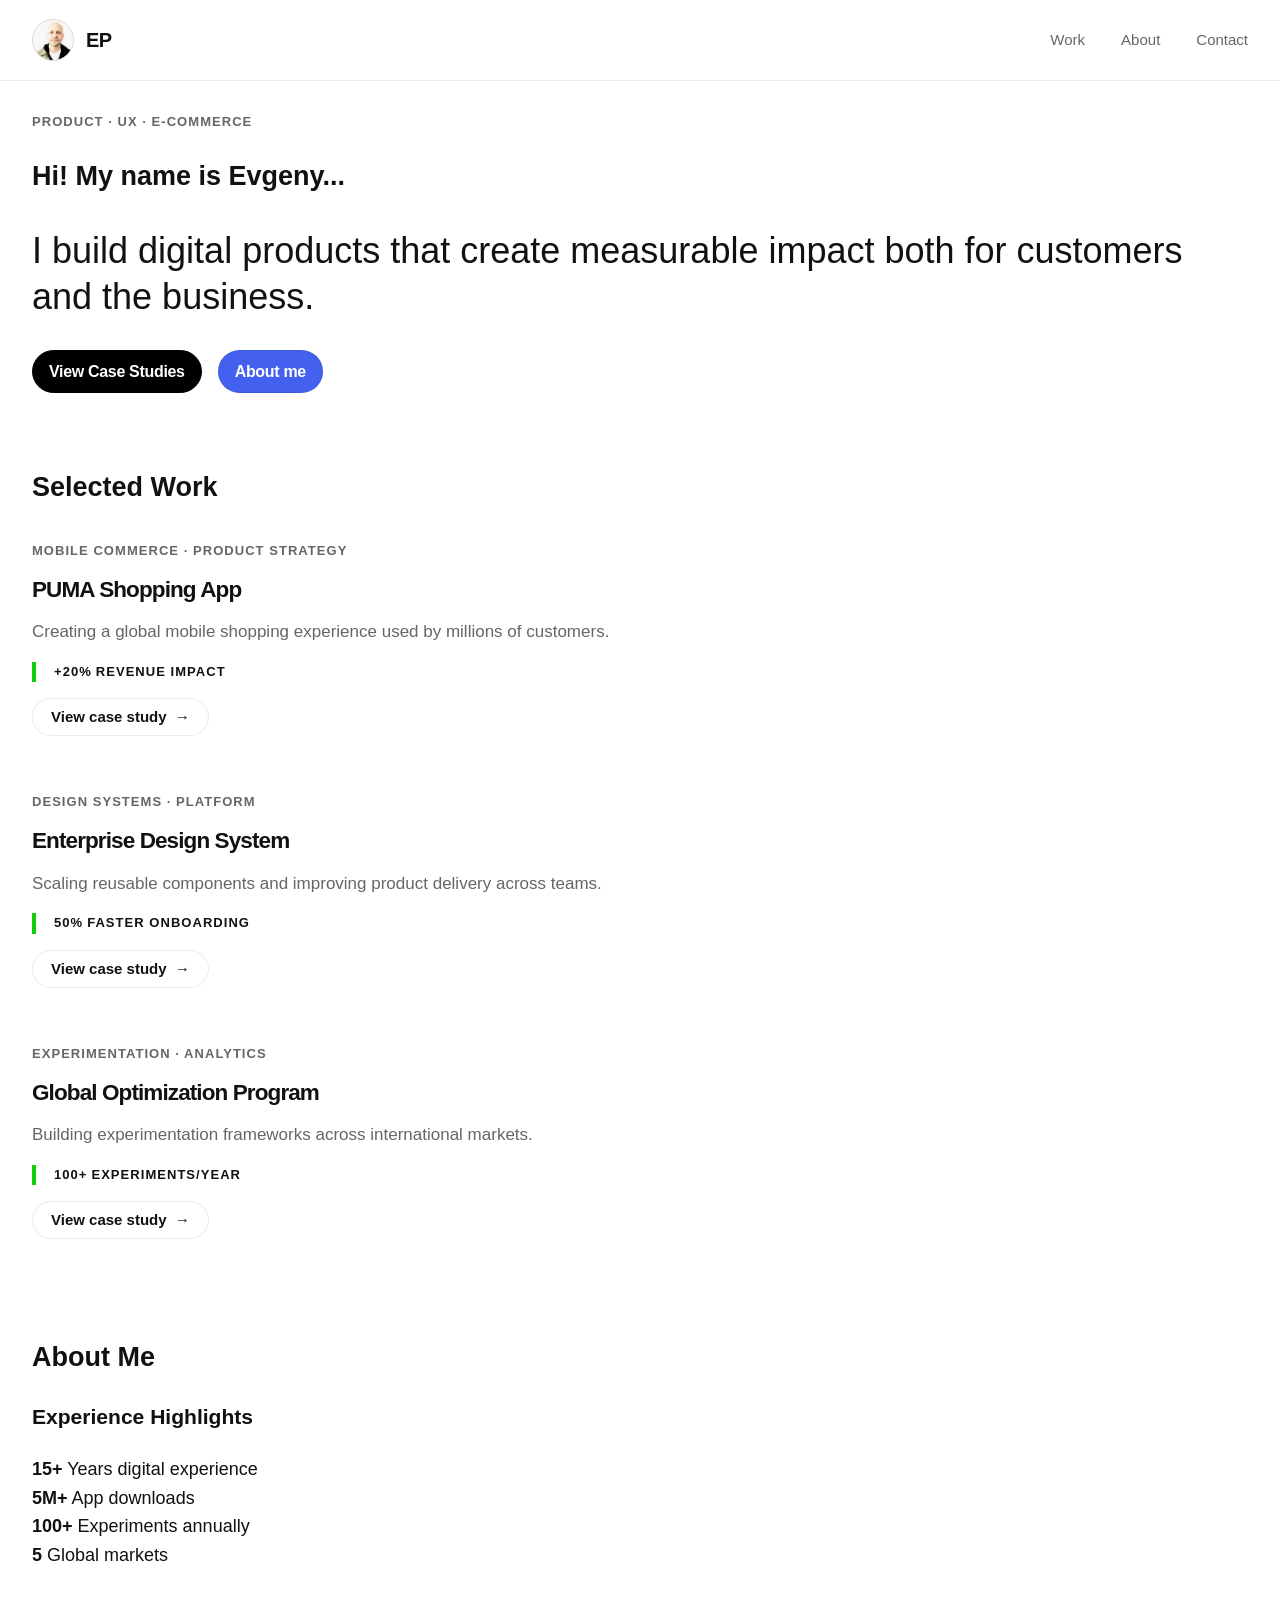
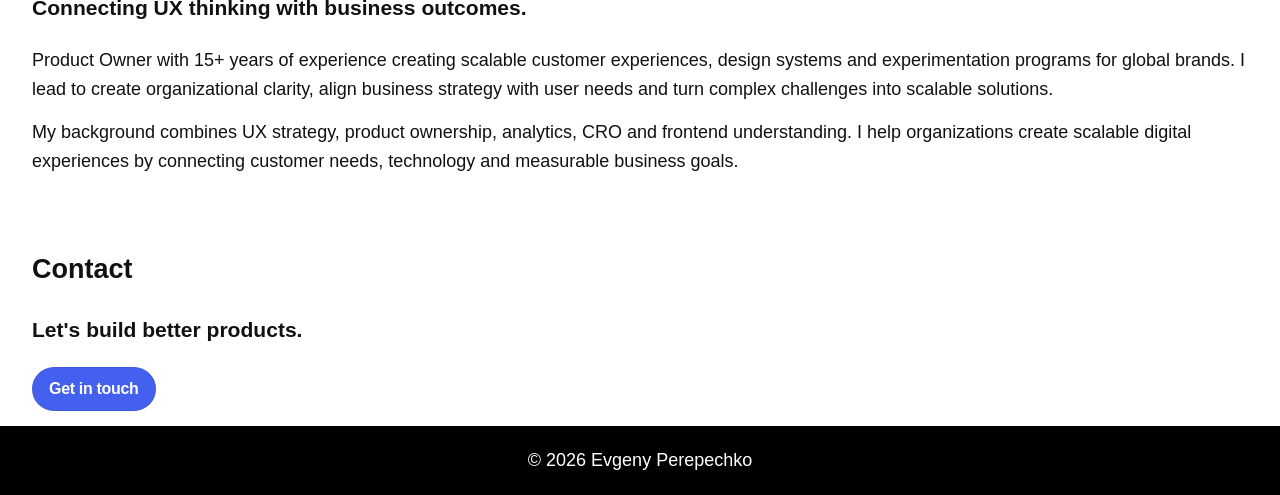
==== index.html @ c2598750 "Update index.html" ====
<!DOCTYPE html>
<html lang="en">
<head>
  <meta charset="UTF-8">
  <meta name="viewport" content="width=device-width, initial-scale=1.0">
  <title>Evgeny Perepechko — Product & UX Portfolio</title>
  <meta name="description" content="Product Owner and UX Leader portfolio. Digital products, design systems, e-commerce optimization and experimentation.">
  <link rel="stylesheet" href="style.css">
</head>

<body>
  <!-- ========================= HEADER ========================= -->
  <header class="site-header">
    <div class="container header-inner">
      <a href="/" class="logo">
    <div class="logo-avatar">
        <img src="assets/images/avatar.png" alt="Logo">
    </div>
    <span class="logo-text">EP</span>
    </a>
      <nav class="navigation">
        <a href="#work">Work</a>
        <a href="#about">About</a>
        <a href="#contact">Contact</a>
        <!-- <a href="https://eupere.github.io/case-study.html">Case</a> -->
      </nav>
    </div>
  </header>

  <main>
    <!-- ========================= HERO ========================= -->
    <section id="hero" class="hero">
      <div class="container">
        <p class="project-category eyebrow">Product · UX · E-commerce</p>
            <h2>Hi! My name is Evgeny...</h2>
        <h1>I build digital products that create measurable impact both for customers and the business.</h1>
        <div class="hero-actions">
          <a href="https://eupere.github.io/case-study-template.html" class="button button-primary">View Case Studies</a>
           <a href="#about" class="button button-secondary">About me</a>
        </div>
      </div>
    </section>
    <hr style="margin-top: 3rem; visibility: hidden;"/>

    <!-- ========================= SELECTED WORK ========================= -->

    <section id="work" class="section">
      <div class="container">
        <h2>Selected Work</h2>
        <div class="projects-grid">
          <!-- Project 1 -->
          <article class="project-card">
            <div class="project-image">
                <!--image placeholder-->
            </div>
            <div class="project-content">
              <p class="project-category">Mobile Commerce · Product Strategy</p>
              <h3>PUMA Shopping App</h3>
              <p class="project-text">Creating a global mobile shopping experience used by millions of customers.</p>
              <div class="project-result">
                <span>+20%</span> Revenue impact
              </div>
              <a href="case-study.html" class="project-link">View case study</a>
            </div>
          </article>

          <!-- Project 2 -->
          <article class="project-card">
           <div class="project-image">
                <!--image placeholder-->
            </div>
            <div class="project-content">
             <p class="project-category">Design Systems · Platform</p>
              <h3>Enterprise Design System</h3>
              <p class="project-text">Scaling reusable components and improving product delivery across teams.</p>
              <div class="project-result">
                <span>50%</span> Faster onboarding
              </div>
              <a href="case-study.html" class="project-link">View case study</a>
            </div>
          </article>

          <!-- Project 3 -->
          <article class="project-card">
            <div class="project-image">
                <!--image placeholder-->
            </div>
            <div class="project-content">
              <p class="project-category">Experimentation · Analytics</p>
              <h3>Global Optimization Program</h3>
              <p class="project-text">Building experimentation frameworks across international markets.</p>
              <div class="project-result">
                <span>100+</span> Experiments/year
              </div>
              <a href="case-study.html" class="project-link">View case study</a>
            </div>
          </article>
        </div>
      </div>
    </section>

    <hr style="margin-top: 3rem; visibility: hidden;"/>

    <!-- ========================= ABOUT ========================= -->
    <section id="about" class="section">

      <div class="container about-grid">

          <h2>About Me</h2>

              <!-- ========================= EXPERIENCE ========================= -->
   
        <h3>Experience Highlights</h3>
        <div class="metrics-grid">
          <div class="metric-card">
            <strong>15+</strong>
            <span>Years digital experience</span>
          </div>
          <div class="metric-card">
            <strong>5M+</strong>
            <span>App downloads</span>
          </div>
          <div class="metric-card">
            <strong>100+</strong>
            <span>Experiments annually</span>
          </div>
          <div class="metric-card">
            <strong>5</strong>
            <span>Global markets</span>
          </div>
        </div>
      
                <h3>Connecting UX thinking with business outcomes.</h3>

           <p class="description" style="margin-bottom:15px;">
          Product Owner with 15+ years of experience creating scalable customer experiences, 
          design systems and experimentation programs for global brands. I lead to create organizational clarity, align business strategy with user needs and turn complex challenges into scalable solutions.
        </p>
         <p>My background combines UX strategy, product ownership, analytics, CRO and frontend understanding. I help organizations create scalable digital experiences by connecting customer needs, technology and measurable business goals.</p>
      </div>

    </section>

    <hr style="margin-top: 3rem; visibility: hidden;"/>

    <!-- ========================= CONTACT ========================= -->
    <section id="contact" class="section contact">
      <div class="container">
        <h2>Contact</h2>
        <h3>Let's build better products.</h3>
        <a href="mailto:your-email@example.com" class="button button-secondary">Get in touch</a>
      </div>
    </section>
  </main>



  <!-- ========================= FOOTER ========================= -->
  <footer class="footer" style="background: black; color: white; text-align: center;">
    <div class="container" style="padding: 20px; margin-top: 15px;">
      <p>© 2026 Evgeny Perepechko</p>
    </div>
  </footer>
  <script src="script.js"></script>
</body>

</html>
---- style.css ----
/* =====================================DESIGN SYSTEM===================================== */
:root {
    --background: #ffffff;
    --surface: #f7f7f5;
    --surface-dark: #111111;
    --text: #111111;
    --text-secondary: #666666;
    --border: rgba(0,0,0,.08);
    --radius-sm: 14px;
    --radius-md: 24px;
    --radius-lg: 36px;
    --container: 1240px;
    --transition:cubic-bezier(.22,1,.36,1);
}

* {
    box-sizing:border-box;
}

html {
    scroll-behavior:smooth;
}

body {
    margin:0;
    background:var(--background);
    color:var(--text);
    font-family:Inter,-apple-system,BlinkMacSystemFont,"SF Pro Display","Segoe UI",sans-serif;
    font-size:18px;
    line-height:1.6;
    -webkit-font-smoothing:antialiased;
}

h2 {
    margin-bottom: 0;
}

p {
    margin: 0;
}

img {
    max-width:100%;
    display:block;
}

a {
    color:inherit;
    text-decoration:none;
}

.container {
    width:min(calc(100% - 64px),var(--container));
    margin:auto;
}


/* =====================================HEADER===================================== */

.site-header {
    position:fixed;
    top:0;
    left:0;
    right:0;
    z-index:100;
    backdrop-filter:blur(20px);
    background:rgba(255,255,255,.75);
    border-bottom:1px solid var(--border);
}
.header-inner {
    /*height:80px;
    display:flex;
    align-items:center;
    justify-content:space-between;*/

    height: 80px;
    display: flex;
    align-items: center;
    justify-content: space-between;
    gap: 2rem;
}



/* =============== LOGO =============== */

.logo{
    display:flex;
    align-items:center;
    gap:12px;
    font-weight:700;
    font-size:20px;
    letter-spacing:-0.03em;
}
.logo-avatar{
    width:42px;
    height:42px;
    border-radius:50%;
    overflow:hidden;
    flex-shrink:0;
    background:#ececec;
    border:1px solid var(--border);

}
.logo-avatar img{
    width:100%;
    height:100%;
    object-fit:cover;
    display:block;
}
.logo-text{
    line-height:1;
}
.navigation {
    display:flex;
    gap:36px;
}
.navigation a {
    color:var(--text-secondary);
    font-size:15px;
}
.eyebrow {
    margin-top: 7rem;
}

/* ========= HERO =========== */
/* ============ Hero Actions ================ */

.hero h1 {
    font-size: 2em;
    line-height: 1.27;
    font-weight: normal;
}

.hero-actions {
    display: flex;
    align-items: center;
    gap: 16px;
    /* margin-top: 48px; */
    flex-wrap: wrap;
}

.button {
    display: inline-flex;
    align-items: center;
    justify-content: center;
    padding: 0.5rem 1rem;
    border-radius: 999px;
    font-size: 16px;
    font-weight: 600;
    letter-spacing: -0.02em;
    text-decoration: none;
    transition:
        background-color .25s ease,
        color .25s ease,
        border-color .25s ease,
        transform .25s ease,
        box-shadow .25s ease;
}


/* Primary */
.button-primary {
    background: #000;
    color: #fff;
    border: 1px solid #000;
}


/* Secondary */

.button-secondary {
    background: #4361ee;
    color: #fff;
    border: 1px solid var(--border);
}

/* ========================= PROJECT CARDS ========================= */

.project-card {
   /* margin-bottom: 2rem;*/

    display: flex;
    flex-direction: column;
    gap: 8px;

}
.project-category {
    color: grey;
}

/* ========================= PROJECT CONTENT ========================= */

.project-content{
    display:flex;
    flex-direction:column;
    justify-content:center;
    padding:1.5rem 0;
    gap:16px;
}

.project-category{
    /*margin:0;*/
    font-size:13px;
    font-weight:600;
    letter-spacing:.08em;
    text-transform:uppercase;
    color:var(--text-secondary);
}

.project-content h3{
    margin:0;
    font-size:1.25em;
    line-height:1.1;
    letter-spacing:-.04em;
}

.project-text{
    margin:0;
    font-size:17px;
    line-height:1.6;
    color:var(--text-secondary);
}

.project-result{
    display:flex;
    /*flex-direction:column;*/
    gap:4px;
    padding-left:18px;
    /*margin-top:16px;*/
    border-left:4px solid #12ce09;

    font-size: 13px;
    font-weight: 600;
    letter-spacing: .08em;
    text-transform: uppercase;
}

.project-link{
    display:inline-flex;
    align-items:center;
    gap:8px;
    width:max-content;
    padding:6px 18px;
    border:1px solid var(--border);
    border-radius:999px;
    background:#fff;
    font-size:15px;
    font-weight:600;
    transition:
        background .25s ease,
        border-color .25s ease,
        transform .25s ease;
        }

.project-link::after{
    content:"→";
}

/*
.project-link:hover{
    background:#f7f7f7;
    border-color:#d8d8d8;
    transform:translateY(-2px);
}*/

/* =================== CASE STUDY =================== */
.overview-grid{display:grid;grid-template-columns:repeat(3,1fr);gap:30px}
.case-image{height:700px;border-radius:36px;background:#f3f3f1;display:flex;align-items:center;justify-content:center;font-size:40px;font-weight:700;letter-spacing:-.05em}
.case-content{max-width:850px}
.case-content p{font-size:24px;color:#555}
.process-grid{display:grid;grid-template-columns:repeat(3,1fr);gap:30px}
.process-item{padding:32px;background:rgba(255,255,255,.06);border-radius:24px}
.process-item span{font-size:14px;color:#aaa}
.process-item h3{font-size:30px}
.solution-grid{display:grid;grid-template-columns:repeat(3,1fr);gap:24px;margin-top:60px}
.solution-card{padding:32px;border:1px solid var(--border);border-radius:28px}
.large-text{font-size:36px!important;line-height:1.3}
@media(max-width:900px){.overview-grid,.process-grid,.solution-grid{grid-template-columns:1fr}}
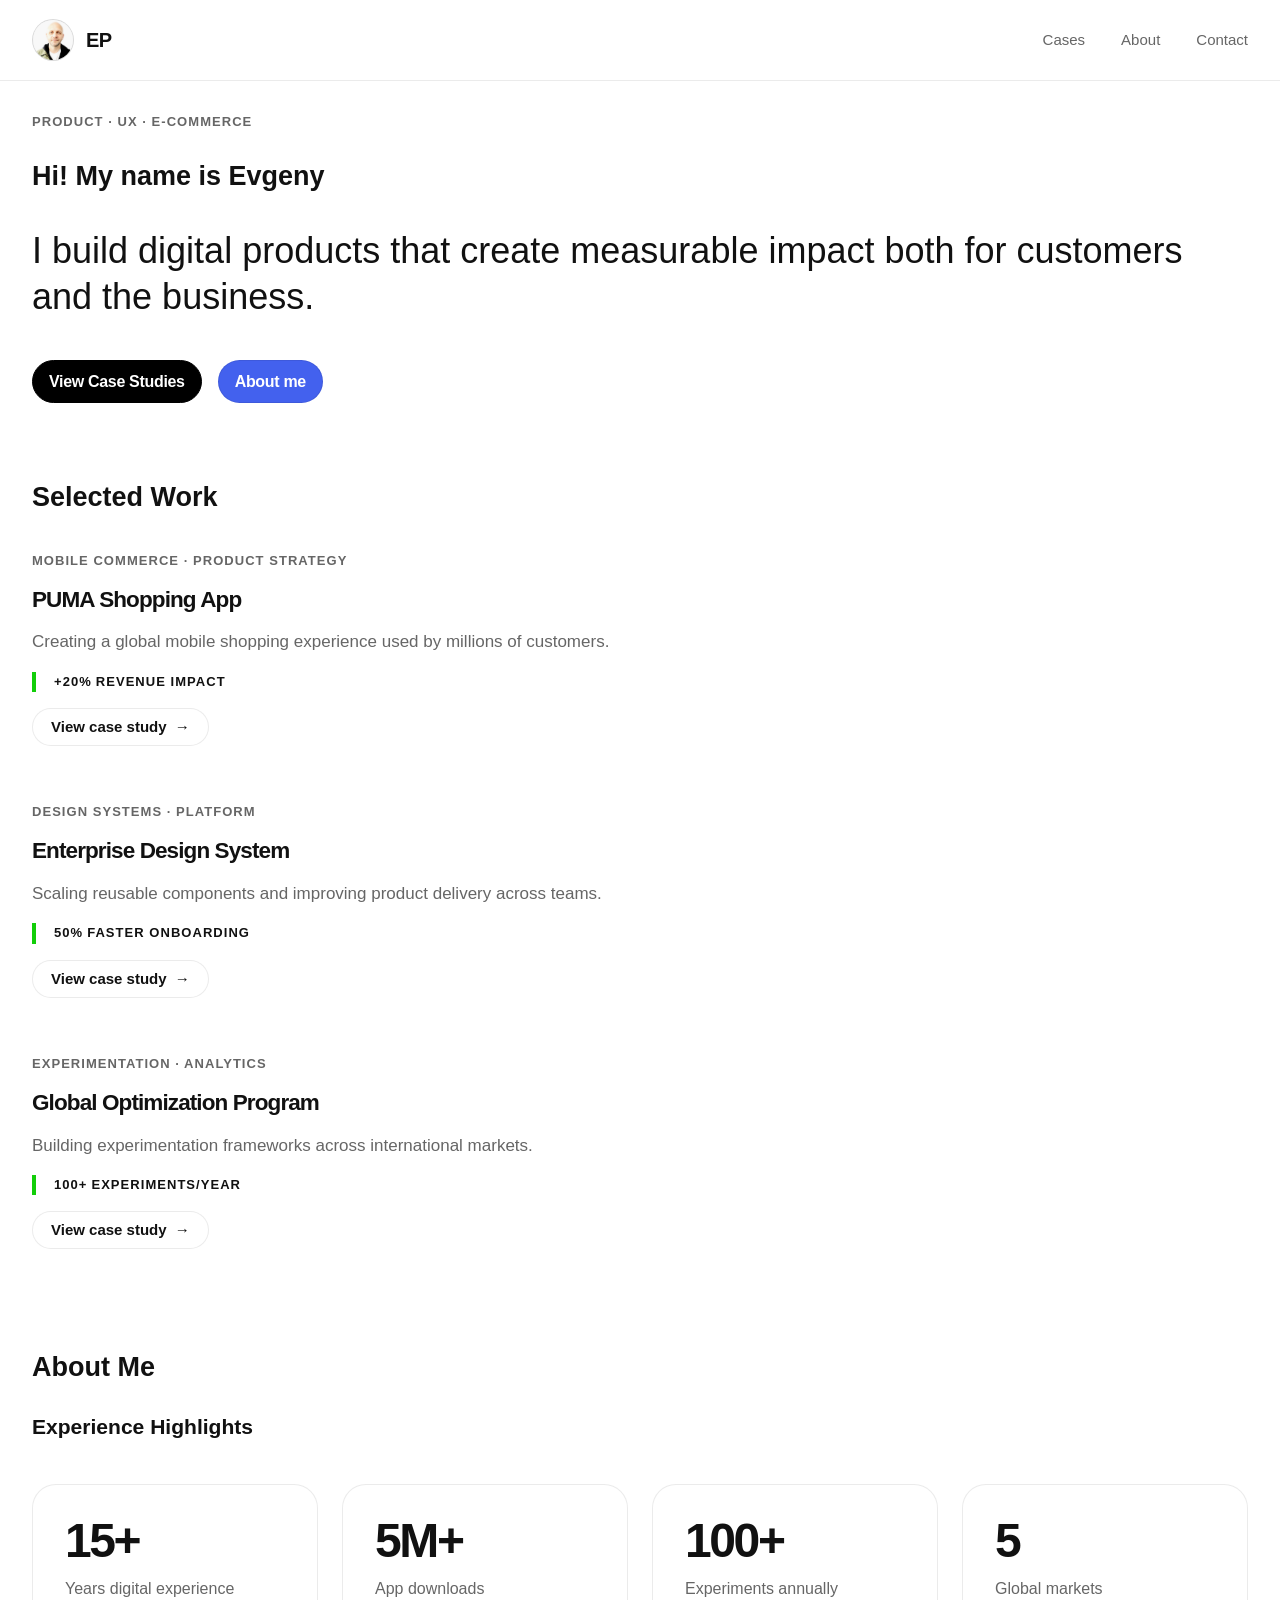
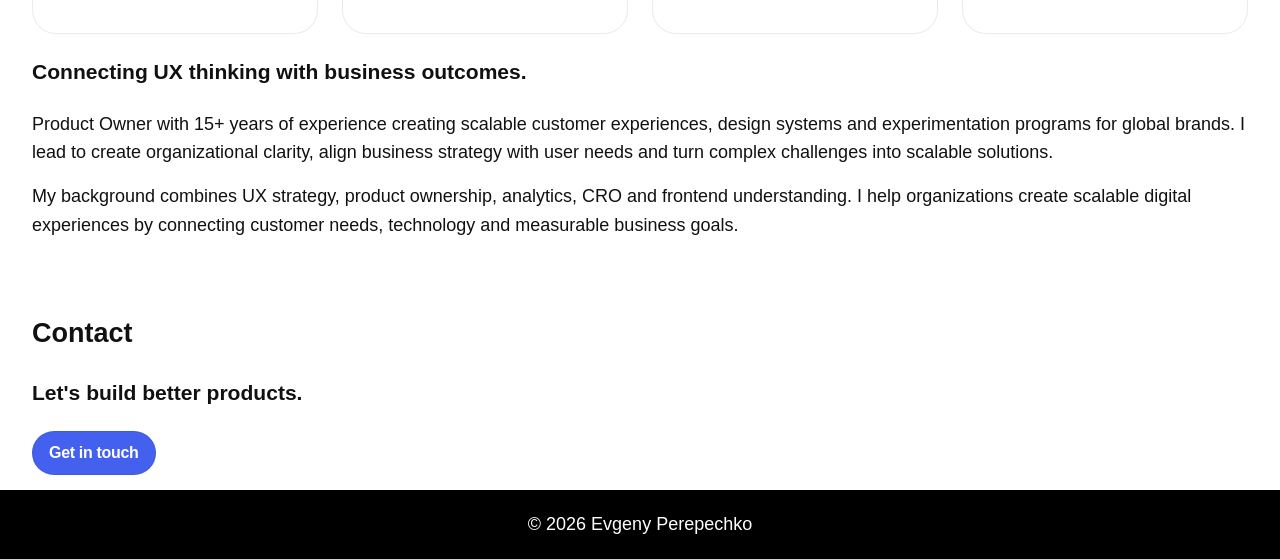
==== commit b6315b58: "Update index.html" ====
--- a/index.html
+++ b/index.html
@@ -19,7 +19,7 @@
     <span class="logo-text">EP</span>
     </a>
       <nav class="navigation">
-        <a href="#work">Work</a>
+        <a href="#work">Cases</a>
         <a href="#about">About</a>
         <a href="#contact">Contact</a>
         <!-- <a href="https://eupere.github.io/case-study.html">Case</a> -->
@@ -32,10 +32,10 @@
     <section id="hero" class="hero">
       <div class="container">
         <p class="project-category eyebrow">Product · UX · E-commerce</p>
-            <h2>Hi! My name is Evgeny...</h2>
+            <h2>Hi! My name is Evgeny</h2>
         <h1>I build digital products that create measurable impact both for customers and the business.</h1>
         <div class="hero-actions">
-          <a href="https://eupere.github.io/case-study-template.html" class="button button-primary">View Case Studies</a>
+          <a href="https://eupere.github.io/design-system-case-study.html" class="button button-primary">View Case Studies</a>
            <a href="#about" class="button button-secondary">About me</a>
         </div>
       </div>
--- a/style.css
+++ b/style.css
@@ -123,6 +123,7 @@
     margin-top: 7rem;
 }
 
+
 /* ========= HERO =========== */
 /* ============ Hero Actions ================ */
 
@@ -136,7 +137,7 @@
     display: flex;
     align-items: center;
     gap: 16px;
-    /* margin-top: 48px; */
+    margin-top: 2.5rem;
     flex-wrap: wrap;
 }
 
@@ -264,16 +265,200 @@
     transform:translateY(-2px);
 }*/
 
+/* ========================= EXPERIENCE HIGHLIGHTS ========================= */
+
+.metrics-grid{
+    display:flex;
+    flex-wrap:wrap;
+    gap:24px;
+    margin-top:40px;
+}
+
+.metric-card{
+    flex:1 1 240px;
+    min-width:220px;
+
+    padding:32px;
+
+    border:1px solid var(--border);
+    border-radius:24px;
+
+    background:#fff;
+
+    transition:
+        transform .25s ease,
+        box-shadow .25s ease,
+        border-color .25s ease;
+}
+
+.metric-card:hover{
+    transform:translateY(-4px);
+    box-shadow:0 16px 40px rgba(0,0,0,.08);
+}
+
+.metric-card strong{
+    display:block;
+    margin-bottom:12px;
+
+    font-size:48px;
+    font-weight:700;
+    line-height:1;
+    letter-spacing:-0.05em;
+
+    color:var(--text);
+}
+
+.metric-card span{
+    display:block;
+
+    font-size:16px;
+    line-height:1.5;
+
+    color:var(--text-secondary);
+}
+
 /* =================== CASE STUDY =================== */
-.overview-grid{display:grid;grid-template-columns:repeat(3,1fr);gap:30px}
-.case-image{height:700px;border-radius:36px;background:#f3f3f1;display:flex;align-items:center;justify-content:center;font-size:40px;font-weight:700;letter-spacing:-.05em}
-.case-content{max-width:850px}
-.case-content p{font-size:24px;color:#555}
-.process-grid{display:grid;grid-template-columns:repeat(3,1fr);gap:30px}
-.process-item{padding:32px;background:rgba(255,255,255,.06);border-radius:24px}
-.process-item span{font-size:14px;color:#aaa}
-.process-item h3{font-size:30px}
-.solution-grid{display:grid;grid-template-columns:repeat(3,1fr);gap:24px;margin-top:60px}
-.solution-card{padding:32px;border:1px solid var(--border);border-radius:28px}
-.large-text{font-size:36px!important;line-height:1.3}
-@media(max-width:900px){.overview-grid,.process-grid,.solution-grid{grid-template-columns:1fr}}
+
+.overview-grid {
+	display: grid;
+	grid-template-columns: repeat(3, 1fr);
+	gap: 30px
+}
+
+.case-image {
+	height: 700px;
+	border-radius: 36px;
+	background: #f3f3f1;
+	display: flex;
+	align-items: center;
+	justify-content: center;
+	font-size: 40px;
+	font-weight: 700;
+	letter-spacing: -.05em
+}
+
+.case-content {
+	max-width: 850px
+}
+
+.case-content p {
+	font-size: 24px;
+	color: #555
+}
+
+.process-grid {
+	display: grid;
+	grid-template-columns: repeat(3, 1fr);
+	gap: 30px
+}
+
+.process-item {
+	padding: 32px;
+	background: rgba(255, 255, 255, .06);
+	border-radius: 24px
+}
+
+.process-item span {
+	font-size: 14px;
+	color: #aaa
+}
+
+.process-item h3 {
+	font-size: 30px
+}
+
+.solution-grid {
+	display: grid;
+	grid-template-columns: repeat(3, 1fr);
+	gap: 24px;
+	margin-top: 60px
+}
+
+.solution-card {
+	padding: 32px;
+	border: 1px solid var(--border);
+	border-radius: 28px
+}
+
+.large-text {
+	font-size: 36px !important;
+	line-height: 1.3
+}
+
+@media(max-width:900px) {
+
+	.overview-grid,
+	.process-grid,
+	.solution-grid {
+		grid-template-columns: 1fr
+	}
+}
+
+
+/* ========= Case =========== */
+
+.eyebrow-case {
+    margin-top: 3rem;
+    margin-bottom: 0;
+    color: #5e0fdc;
+}
+
+.case-block h2 {
+    margin-top: 0;
+}
+
+.case-block p {
+    margin-top: 1em;
+}
+
+/* =========================
+   RESEARCH GRID
+========================= */
+
+.research-grid h3, .research-grid p {
+    margin:0;
+}
+
+.research-grid{
+    display:flex;
+    flex-direction: column;
+    flex-wrap:wrap;
+    gap:24px;
+    margin-top:20px;
+}
+
+/*
+.research-card{
+    flex:1 1 280px;
+    padding:32px;
+    border:1px solid var(--border);
+    border-radius:24px;
+    background:#fff;
+    transition:
+        transform .3s ease,
+        box-shadow .3s ease,
+        border-color .3s ease;
+}
+
+.research-card:hover{
+    transform:translateY(-4px);
+    box-shadow:
+        0 20px 50px rgba(0,0,0,.08);
+    border-color:rgba(0,0,0,.15);
+}
+
+.research-card h3{
+    margin:0 0 12px;
+
+    font-size:28px;
+    line-height:1.1;
+    letter-spacing:-.04em;
+}
+
+.research-card p{
+    margin:0;
+    font-size:17px;
+    line-height:1.6;
+    color:var(--text-secondary);
+}
+    */
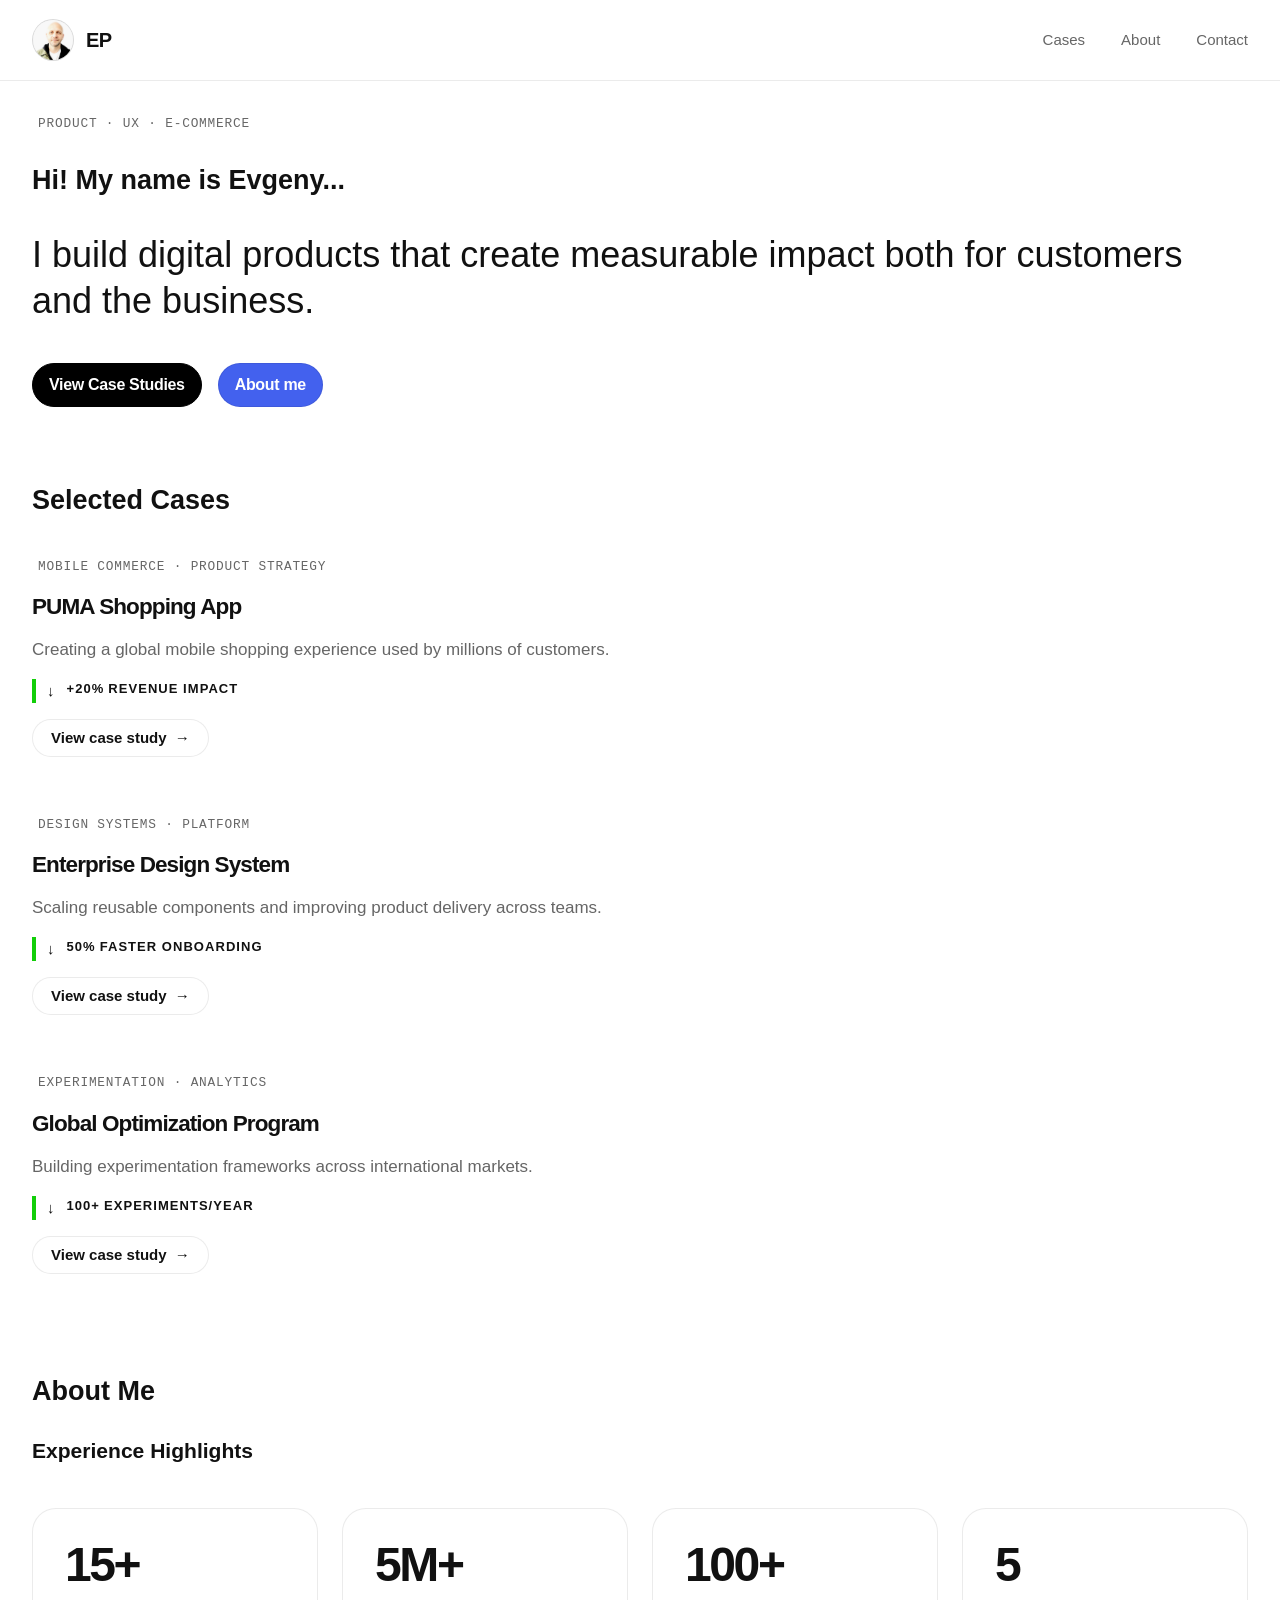
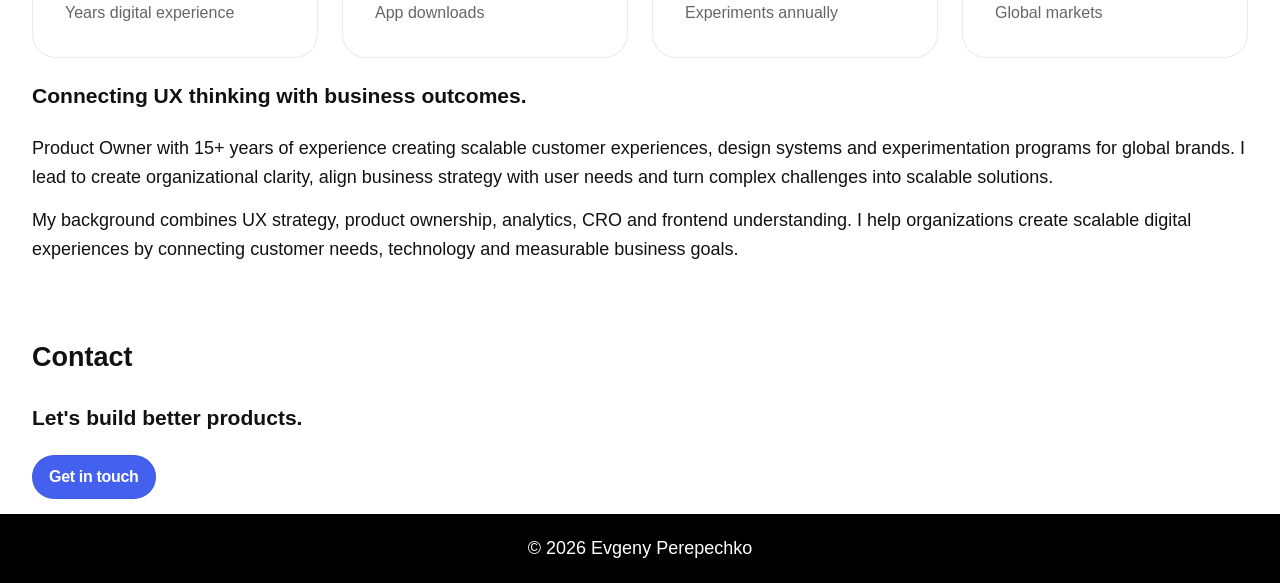
==== commit 16317f48: "Update index.html" ====
--- a/index.html
+++ b/index.html
@@ -32,7 +32,7 @@
     <section id="hero" class="hero">
       <div class="container">
         <p class="project-category eyebrow">Product · UX · E-commerce</p>
-            <h2>Hi! My name is Evgeny</h2>
+            <h2>Hi! My name is Evgeny...</h2>
         <h1>I build digital products that create measurable impact both for customers and the business.</h1>
         <div class="hero-actions">
           <a href="https://eupere.github.io/design-system-case-study.html" class="button button-primary">View Case Studies</a>
@@ -46,7 +46,7 @@
 
     <section id="work" class="section">
       <div class="container">
-        <h2>Selected Work</h2>
+        <h2>Selected Cases</h2>
         <div class="projects-grid">
           <!-- Project 1 -->
           <article class="project-card">
@@ -60,7 +60,7 @@
               <div class="project-result">
                 <span>+20%</span> Revenue impact
               </div>
-              <a href="case-study.html" class="project-link">View case study</a>
+              <a href="/coming-soon.html" class="project-link">View case study</a>
             </div>
           </article>
 
@@ -76,7 +76,7 @@
               <div class="project-result">
                 <span>50%</span> Faster onboarding
               </div>
-              <a href="case-study.html" class="project-link">View case study</a>
+              <a href="https://eupere.github.io/design-system-case-study.html" class="project-link">View case study</a>
             </div>
           </article>
 
@@ -92,7 +92,7 @@
               <div class="project-result">
                 <span>100+</span> Experiments/year
               </div>
-              <a href="case-study.html" class="project-link">View case study</a>
+              <a href="/coming-soon.html" class="project-link">View case study</a>
             </div>
           </article>
         </div>
--- a/style.css
+++ b/style.css
@@ -11,6 +11,7 @@
     --radius-lg: 36px;
     --container: 1240px;
     --transition:cubic-bezier(.22,1,.36,1);
+    --text-highlight: #5e0fdc;
 }
 
 * {
@@ -39,6 +40,14 @@
     margin: 0;
 }
 
+@media (min-width:1024px){
+
+    .case-block p.section-intro{
+        margin-top:0;
+    }
+
+}
+
 img {
     max-width:100%;
     display:block;
@@ -49,9 +58,20 @@
     text-decoration:none;
 }
 
+
+ul, ol {
+    padding-inline-start: 25px;
+}
+
 .container {
     width:min(calc(100% - 64px),var(--container));
     margin:auto;
+}
+
+
+.text-highlight {
+    font-weight: bold;
+    color: var(--text-highlight);
 }
 
 
@@ -186,9 +206,7 @@
     gap: 8px;
 
 }
-.project-category {
-    color: grey;
-}
+
 
 /* ========================= PROJECT CONTENT ========================= */
 
@@ -201,12 +219,29 @@
 }
 
 .project-category{
-    /*margin:0;*/
+    /*margin:0;
     font-size:13px;
-    font-weight:600;
+    font-weight:600;*/
     letter-spacing:.08em;
     text-transform:uppercase;
     color:var(--text-secondary);
+
+
+    font-family: 'Geist Mono', monospace;
+    text-transform: uppercase;
+    font-size: 0.8rem;
+    letter-spacing: 0.05rem;
+    /* color: var(--color-gradient-purple); */
+    font-weight: 400;
+    /* background-color: #5e0fdc; */
+    padding: 2px 6px;
+    border-radius: 6px;
+    white-space: nowrap;
+
+    display: flex;
+    flex-direction: row;
+    gap: 20px;
+    flex-wrap: wrap;
 }
 
 .project-content h3{
@@ -235,6 +270,15 @@
     font-weight: 600;
     letter-spacing: .08em;
     text-transform: uppercase;
+}
+.project-result::before{
+    content:"↓";
+    font-size:15px;
+    font-weight:700;
+    color:var(--text);
+    position: relative;
+    left: -7px;
+
 }
 
 .project-link{
@@ -259,11 +303,6 @@
 }
 
 /*
-.project-link:hover{
-    background:#f7f7f7;
-    border-color:#d8d8d8;
-    transform:translateY(-2px);
-}*/
 
 /* ========================= EXPERIENCE HIGHLIGHTS ========================= */
 
@@ -291,10 +330,6 @@
         border-color .25s ease;
 }
 
-.metric-card:hover{
-    transform:translateY(-4px);
-    box-shadow:0 16px 40px rgba(0,0,0,.08);
-}
 
 .metric-card strong{
     display:block;
@@ -323,6 +358,67 @@
 	display: grid;
 	grid-template-columns: repeat(3, 1fr);
 	gap: 30px
+}
+
+
+/* ========================= CASE META CARDS ========================= */
+
+.case-title {
+    line-height: 1.25;
+    margin-top: 0.5rem;
+}
+
+.case-meta{
+    display:flex;
+    flex-wrap:wrap;
+    gap:15px;
+    /*border-top:1px solid var(--border);*/
+}
+
+
+.meta-card{
+    flex:1 1 220px;
+    display:flex;
+    flex-direction:column;
+    gap:10px;
+    padding:10px 0px;
+
+   /* background:#f7f7f5;
+    border:1px solid var(--border);
+    border-radius:20px;
+    transition:
+        transform .25s ease,
+        box-shadow .25s ease;*/
+}
+
+.meta-card span{
+    font-size:12px;
+    font-weight:600;
+
+    text-transform:uppercase;
+    letter-spacing:.1em;
+
+    color:var(--text-secondary);
+}
+
+.meta-card strong{
+    font-size:18px;
+    font-weight:600;
+
+    line-height:1.3;
+    letter-spacing:-.02em;
+}
+
+/* ========== END of META =========== */
+
+
+.impact-grid {
+    margin-top: 2rem;
+    margin-bottom: 2rem;
+    display: grid;
+    grid-template-columns: repeat(3, 1fr);
+    grid-template-columns:repeat(auto-fit, minmax(280px, 1fr));
+    gap: 15px;
 }
 
 .case-image {
@@ -367,12 +463,24 @@
 	font-size: 30px
 }
 
+/* ========== SOLUTION GRID =========== */
+
 .solution-grid {
-	display: grid;
-	grid-template-columns: repeat(3, 1fr);
-	gap: 24px;
-	margin-top: 60px
-}
+	display:flex;
+    flex-direction: column;
+    flex-wrap:wrap;
+    gap:24px;
+    margin-top:20px;
+}
+
+
+
+.solution-grid .solution-card h3, .solution-grid .solution-card p {
+    margin:0;
+}
+
+
+/*
 
 .solution-card {
 	padding: 32px;
@@ -394,26 +502,24 @@
 	}
 }
 
-
 /* ========= Case =========== */
 
 .eyebrow-case {
     margin-top: 3rem;
     margin-bottom: 0;
-    color: #5e0fdc;
+    color: var(--text-highlight);
 }
 
 .case-block h2 {
     margin-top: 0;
+    line-height: 1.25;
 }
 
 .case-block p {
     margin-top: 1em;
 }
 
-/* =========================
-   RESEARCH GRID
-========================= */
+/* ========================= RESEARCH GRID ========================= */
 
 .research-grid h3, .research-grid p {
     margin:0;
@@ -440,12 +546,6 @@
         border-color .3s ease;
 }
 
-.research-card:hover{
-    transform:translateY(-4px);
-    box-shadow:
-        0 20px 50px rgba(0,0,0,.08);
-    border-color:rgba(0,0,0,.15);
-}
 
 .research-card h3{
     margin:0 0 12px;
@@ -462,3 +562,48 @@
     color:var(--text-secondary);
 }
     */
+
+/* =========================
+   PROCESS LIST
+========================= */
+
+ol.process{
+    list-style:none;
+    counter-reset:step;
+    display:flex;
+    flex-direction:column;
+    gap:16px;
+    margin:40px 0 0;
+    padding:0;
+}
+
+ol.process li{
+    counter-increment:step;
+    display:flex;
+    align-items:center;
+    gap:20px;
+    padding:20px 24px;
+    border:1px solid var(--border);
+    border-radius:20px;
+    background:#fff;
+    transition:
+        transform .25s ease,
+        box-shadow .25s ease,
+        border-color .25s ease;
+    }
+
+ol.process li::before{
+    content:counter(step);
+    display:flex;
+    align-items:center;
+    justify-content:center;
+    width:36px;
+    height:36px;
+    flex-shrink:0;
+    border: 1px solid grey;
+    border-radius:50%;
+    background:#fff;
+    color:#000;
+    font-size:15px;
+    font-weight:700;
+}
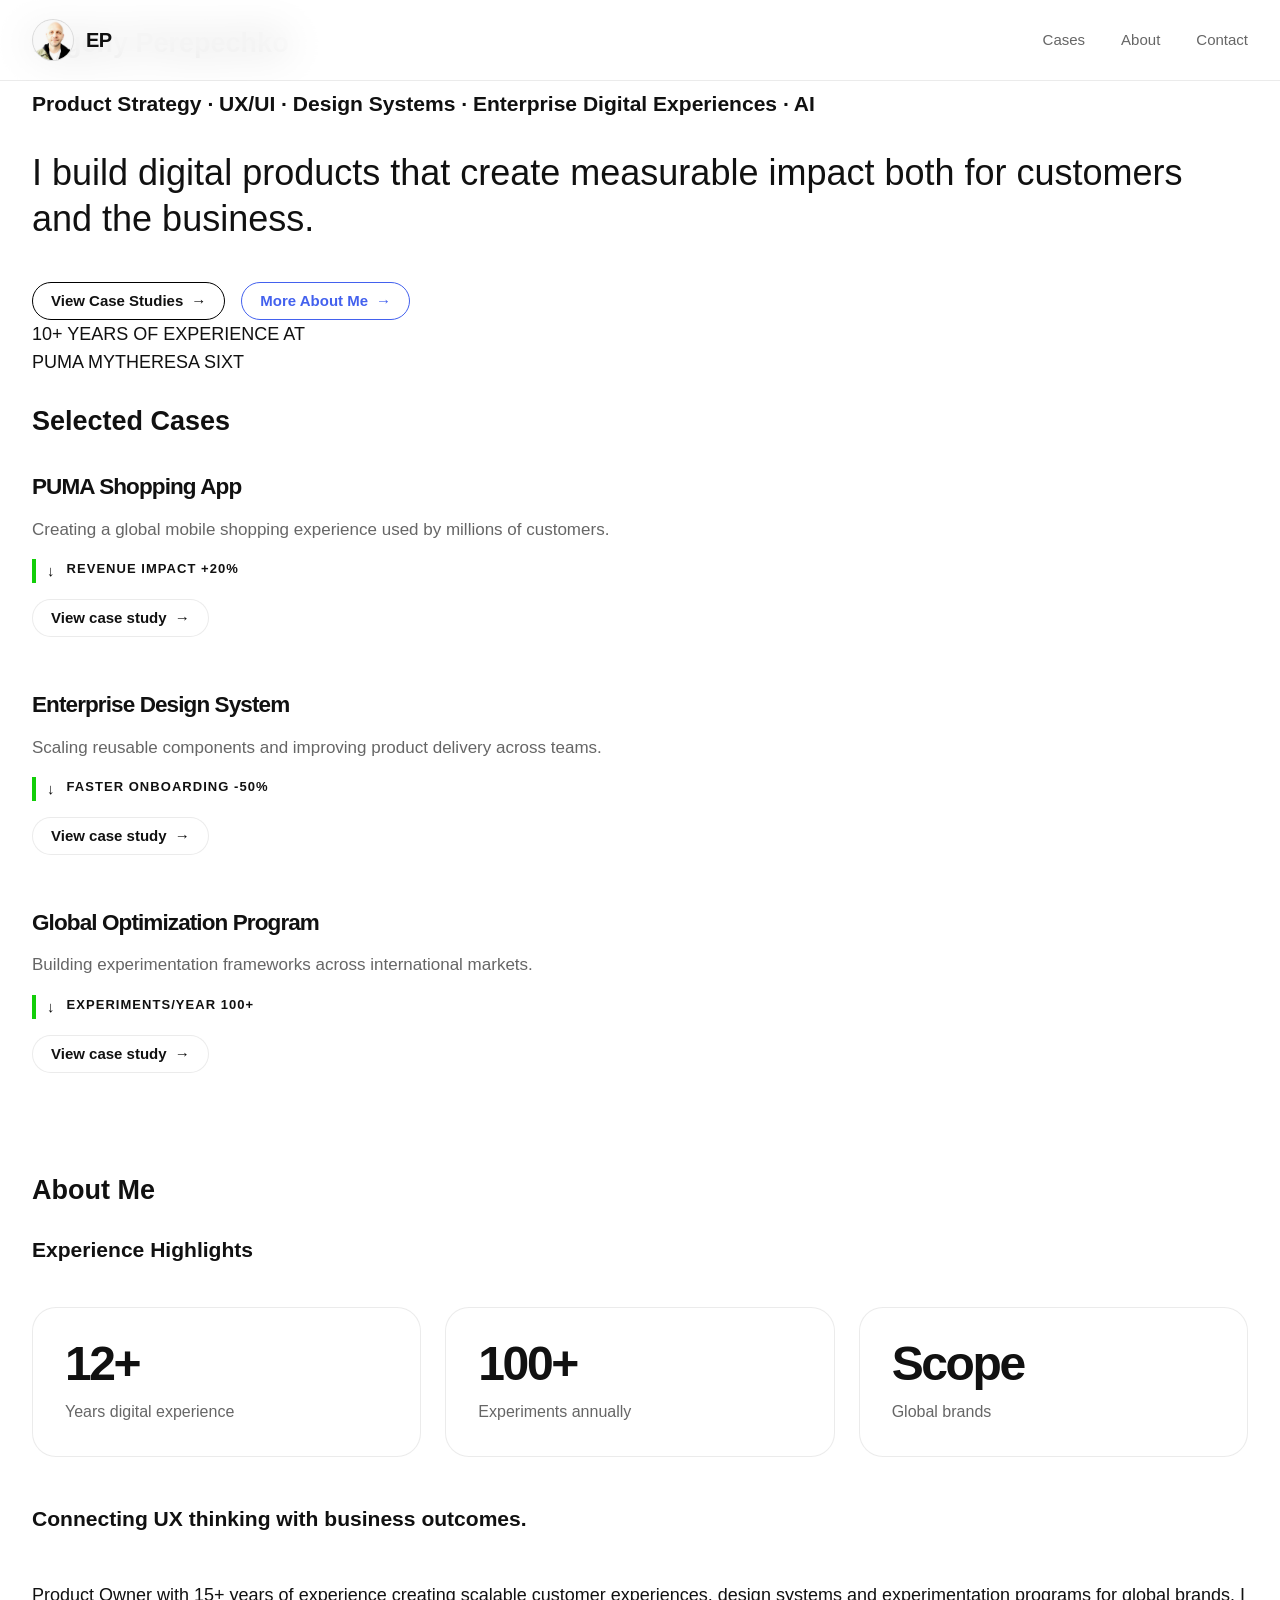
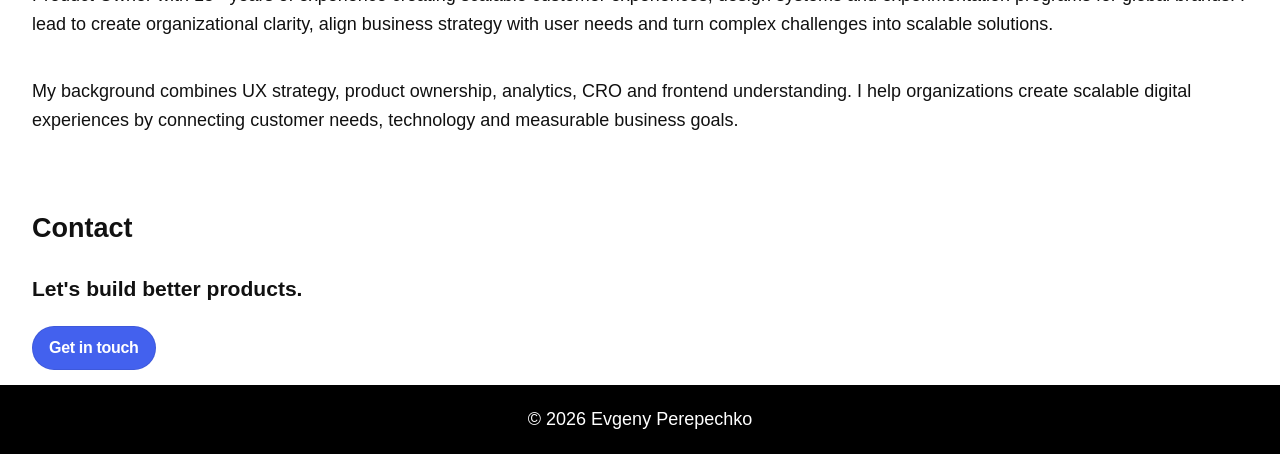
==== commit 2a21c3b0: "Update index.html" ====
--- a/index.html
+++ b/index.html
@@ -5,7 +5,11 @@
   <meta name="viewport" content="width=device-width, initial-scale=1.0">
   <title>Evgeny Perepechko — Product & UX Portfolio</title>
   <meta name="description" content="Product Owner and UX Leader portfolio. Digital products, design systems, e-commerce optimization and experimentation.">
+ <style>
+  
+  </style>
   <link rel="stylesheet" href="style.css">
+  
 </head>
 
 <body>
@@ -31,16 +35,38 @@
     <!-- ========================= HERO ========================= -->
     <section id="hero" class="hero">
       <div class="container">
-        <p class="project-category eyebrow">Product · UX · E-commerce</p>
-            <h2>Hi! My name is Evgeny...</h2>
-        <h1>I build digital products that create measurable impact both for customers and the business.</h1>
+        <!--<p class="project-category eyebrow">Product · UX · E-commerce</p> -->
+          <h2 class="hero-title">Evgeny <span>Perepechko</span></h2>
+          <h3 class="hero-tags">
+              Product Strategy · UX/UI · Design Systems · Enterprise Digital Experiences · AI
+          </h3>
+          <h1>I build digital products that create measurable impact both for customers and the business.</h1>
+
         <div class="hero-actions">
-          <a href="https://eupere.github.io/design-system-case-study.html" class="button button-primary">View Case Studies</a>
-           <a href="#about" class="button button-secondary">About me</a>
+         <!--  <a href="https://eupere.github.io/design-system-case-study.html" class="button button-primary">View Case Studies</a>-->
+          <a href="https://eupere.github.io/design-system-case-study.html" class="project-link" style="border-color:black;">View Case Studies</a>
+        
+           <!-- <a href="#about" class="button button-secondary">About me</a> -->
+           <a href="#about" class="about project-link" style="color:#4361ee; border-color: #4361ee;">More About Me</a>
+        </div>
+        <div class="companies">
+          <p> 10+ YEARS OF EXPERIENCE AT </p>
+              <div>
+                <span>PUMA</span>
+                <span>MYTHERESA</span>
+                <span>SIXT</span>
+<!--
+    <img src="assets/logos/puma.svg" alt="PUMA">
+    <img src="assets/logos/mytheresa.svg" alt="MYTHERESA">
+    <img src="assets/logos/sixt.svg" alt="SIXT">
+              -->
+              </div>
         </div>
       </div>
+
+      
     </section>
-    <hr style="margin-top: 3rem; visibility: hidden;"/>
+  
 
     <!-- ========================= SELECTED WORK ========================= -->
 
@@ -54,13 +80,13 @@
                 <!--image placeholder-->
             </div>
             <div class="project-content">
-              <p class="project-category">Mobile Commerce · Product Strategy</p>
+              <!-- <p class="project-category">Mobile Commerce · Product Strategy</p> -->
               <h3>PUMA Shopping App</h3>
               <p class="project-text">Creating a global mobile shopping experience used by millions of customers.</p>
-              <div class="project-result">
-                <span>+20%</span> Revenue impact
+              <div class="up project-result">
+                <span>Revenue impact +20%</span>
               </div>
-              <a href="/coming-soon.html" class="project-link">View case study</a>
+              <a href="/case-study-template.html" class="project-link">View case study</a>
             </div>
           </article>
 
@@ -70,11 +96,11 @@
                 <!--image placeholder-->
             </div>
             <div class="project-content">
-             <p class="project-category">Design Systems · Platform</p>
+             <!-- <p class="project-category">Design Systems · Platform</p> -->
               <h3>Enterprise Design System</h3>
               <p class="project-text">Scaling reusable components and improving product delivery across teams.</p>
               <div class="project-result">
-                <span>50%</span> Faster onboarding
+                <span>Faster onboarding -50%</span>
               </div>
               <a href="https://eupere.github.io/design-system-case-study.html" class="project-link">View case study</a>
             </div>
@@ -86,13 +112,15 @@
                 <!--image placeholder-->
             </div>
             <div class="project-content">
-              <p class="project-category">Experimentation · Analytics</p>
-              <h3>Global Optimization Program</h3>
-              <p class="project-text">Building experimentation frameworks across international markets.</p>
-              <div class="project-result">
-                <span>100+</span> Experiments/year
-              </div>
-              <a href="/coming-soon.html" class="project-link">View case study</a>
+              <!-- <p class="project-category">Experimentation · Analytics</p> -->
+             
+                <h3>Global Optimization Program</h3>
+                <p class="project-text">Building experimentation frameworks across international markets.</p>
+                <div class="up project-result">
+                  <span>Experiments/year 100+</span>
+                </div>
+                <a href="/case-study-template.html" class="project-link">View case study</a>
+           
             </div>
           </article>
         </div>
@@ -113,25 +141,18 @@
         <h3>Experience Highlights</h3>
         <div class="metrics-grid">
           <div class="metric-card">
-            <strong>15+</strong>
+            <strong>12+</strong>
             <span>Years digital experience</span>
-          </div>
-          <div class="metric-card">
-            <strong>5M+</strong>
-            <span>App downloads</span>
           </div>
           <div class="metric-card">
             <strong>100+</strong>
             <span>Experiments annually</span>
           </div>
           <div class="metric-card">
-            <strong>5</strong>
-            <span>Global markets</span>
+            <strong>Scope</strong>
+            <span>Global brands</span>
           </div>
-        </div>
-      
                 <h3>Connecting UX thinking with business outcomes.</h3>
-
            <p class="description" style="margin-bottom:15px;">
           Product Owner with 15+ years of experience creating scalable customer experiences, 
           design systems and experimentation programs for global brands. I lead to create organizational clarity, align business strategy with user needs and turn complex challenges into scalable solutions.
--- a/style.css
+++ b/style.css
@@ -88,10 +88,6 @@
     border-bottom:1px solid var(--border);
 }
 .header-inner {
-    /*height:80px;
-    display:flex;
-    align-items:center;
-    justify-content:space-between;*/
 
     height: 80px;
     display: flex;
@@ -382,13 +378,6 @@
     flex-direction:column;
     gap:10px;
     padding:10px 0px;
-
-   /* background:#f7f7f5;
-    border:1px solid var(--border);
-    border-radius:20px;
-    transition:
-        transform .25s ease,
-        box-shadow .25s ease;*/
 }
 
 .meta-card span{
@@ -463,6 +452,17 @@
 	font-size: 30px
 }
 
+.process-content {
+    display:flex;
+    flex-direction: column;
+    gap: 5px;
+}
+
+.process-content span {
+    font-size: 14px;
+    color: var(--text-highlight);
+}
+
 /* ========== SOLUTION GRID =========== */
 
 .solution-grid {
@@ -473,34 +473,11 @@
     margin-top:20px;
 }
 
-
-
 .solution-grid .solution-card h3, .solution-grid .solution-card p {
     margin:0;
 }
 
 
-/*
-
-.solution-card {
-	padding: 32px;
-	border: 1px solid var(--border);
-	border-radius: 28px
-}
-
-.large-text {
-	font-size: 36px !important;
-	line-height: 1.3
-}
-
-@media(max-width:900px) {
-
-	.overview-grid,
-	.process-grid,
-	.solution-grid {
-		grid-template-columns: 1fr
-	}
-}
 
 /* ========= Case =========== */
 
@@ -533,39 +510,9 @@
     margin-top:20px;
 }
 
-/*
-.research-card{
-    flex:1 1 280px;
-    padding:32px;
-    border:1px solid var(--border);
-    border-radius:24px;
-    background:#fff;
-    transition:
-        transform .3s ease,
-        box-shadow .3s ease,
-        border-color .3s ease;
-}
-
-
-.research-card h3{
-    margin:0 0 12px;
-
-    font-size:28px;
-    line-height:1.1;
-    letter-spacing:-.04em;
-}
-
-.research-card p{
-    margin:0;
-    font-size:17px;
-    line-height:1.6;
-    color:var(--text-secondary);
-}
-    */
-
-/* =========================
-   PROCESS LIST
-========================= */
+
+
+/* ========================= PROCESS LIST ========================= */
 
 ol.process{
     list-style:none;
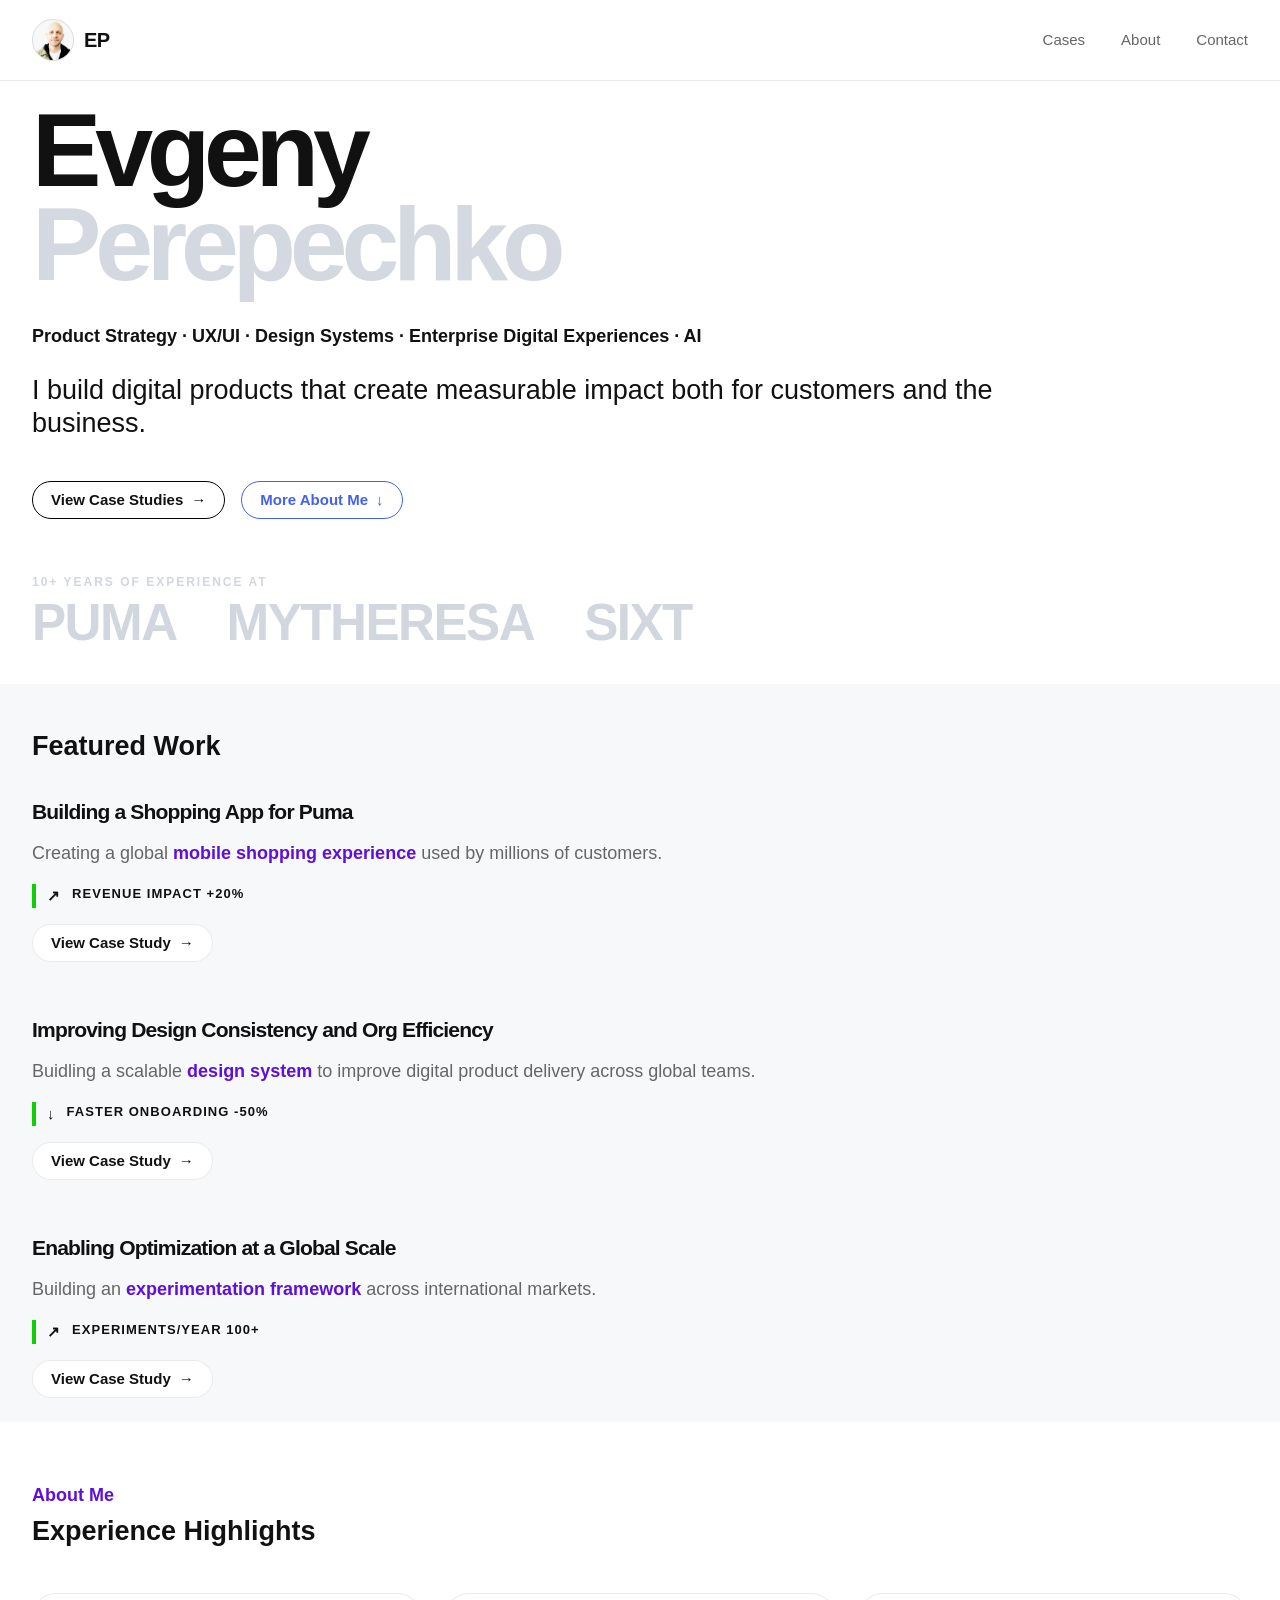
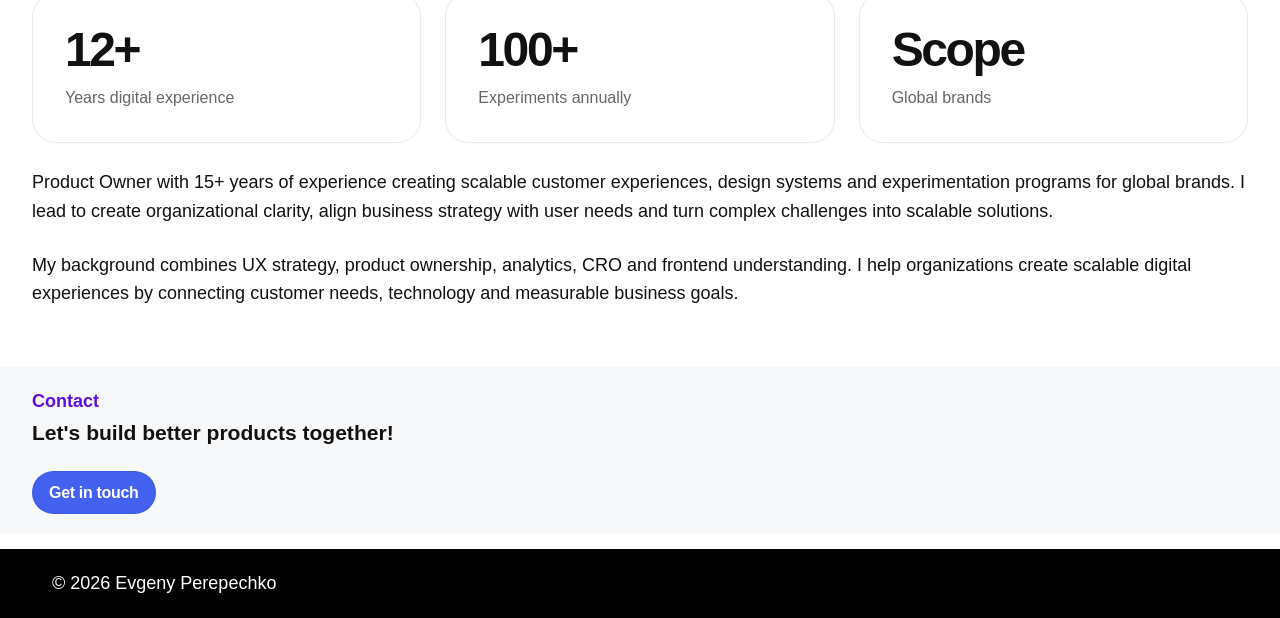
==== commit a809e08f: "Update index.html" ====
--- a/index.html
+++ b/index.html
@@ -1,3 +1,4 @@
+
 <!DOCTYPE html>
 <html lang="en">
 <head>
@@ -37,9 +38,10 @@
       <div class="container">
         <!--<p class="project-category eyebrow">Product · UX · E-commerce</p> -->
           <h2 class="hero-title">Evgeny <span>Perepechko</span></h2>
-          <h3 class="hero-tags">
+        <h3 class="hero-tags">
               Product Strategy · UX/UI · Design Systems · Enterprise Digital Experiences · AI
           </h3>
+          
           <h1>I build digital products that create measurable impact both for customers and the business.</h1>
 
         <div class="hero-actions">
@@ -72,7 +74,8 @@
 
     <section id="work" class="section">
       <div class="container">
-        <h2>Selected Cases</h2>
+        
+        <h2>Featured Work</h2>
         <div class="projects-grid">
           <!-- Project 1 -->
           <article class="project-card">
@@ -81,8 +84,8 @@
             </div>
             <div class="project-content">
               <!-- <p class="project-category">Mobile Commerce · Product Strategy</p> -->
-              <h3>PUMA Shopping App</h3>
-              <p class="project-text">Creating a global mobile shopping experience used by millions of customers.</p>
+              <h3>Building a Shopping App for Puma</h3>
+              <p class="project-text">Creating a global <span class="text-highlight">mobile shopping experience</span> used by millions of customers.</p>
               <div class="up project-result">
                 <span>Revenue impact +20%</span>
               </div>
@@ -97,8 +100,8 @@
             </div>
             <div class="project-content">
              <!-- <p class="project-category">Design Systems · Platform</p> -->
-              <h3>Enterprise Design System</h3>
-              <p class="project-text">Scaling reusable components and improving product delivery across teams.</p>
+              <h3>Improving Design Consistency and Org Efficiency</h3>
+              <p class="project-text">Buidling a scalable <span class="text-highlight">design system</span> to improve digital product delivery across global teams.</p>
               <div class="project-result">
                 <span>Faster onboarding -50%</span>
               </div>
@@ -114,8 +117,8 @@
             <div class="project-content">
               <!-- <p class="project-category">Experimentation · Analytics</p> -->
              
-                <h3>Global Optimization Program</h3>
-                <p class="project-text">Building experimentation frameworks across international markets.</p>
+                <h3>Enabling Optimization at a Global Scale</h3>
+                <p class="project-text">Building an <span class="text-highlight">experimentation framework</span> across international markets.</p>
                 <div class="up project-result">
                   <span>Experiments/year 100+</span>
                 </div>
@@ -133,12 +136,11 @@
     <section id="about" class="section">
 
       <div class="container about-grid">
-
-          <h2>About Me</h2>
+        <h4 class="eyebrow-case">About Me</h4>
+          <h2>Experience Highlights</h2>
 
               <!-- ========================= EXPERIENCE ========================= -->
    
-        <h3>Experience Highlights</h3>
         <div class="metrics-grid">
           <div class="metric-card">
             <strong>12+</strong>
@@ -152,24 +154,23 @@
             <strong>Scope</strong>
             <span>Global brands</span>
           </div>
-                <h3>Connecting UX thinking with business outcomes.</h3>
-           <p class="description" style="margin-bottom:15px;">
-          Product Owner with 15+ years of experience creating scalable customer experiences, 
-          design systems and experimentation programs for global brands. I lead to create organizational clarity, align business strategy with user needs and turn complex challenges into scalable solutions.
-        </p>
-         <p>My background combines UX strategy, product ownership, analytics, CRO and frontend understanding. I help organizations create scalable digital experiences by connecting customer needs, technology and measurable business goals.</p>
-      </div>
-
-    </section>
+        </div>
+               <!-- <h2>Connecting UX Thinking with Business Outcomes</h2> -->
+           <p class="description" style="margin-top: 25px; margin-bottom:25px;">Product Owner with 15+ years of experience creating scalable customer experiences, 
+          design systems and experimentation programs for global brands. I lead to create organizational clarity, align business strategy with user needs and turn complex challenges into scalable solutions.</p>
+          <p>My background combines UX strategy, product ownership, analytics, CRO and frontend understanding. I help organizations create scalable digital experiences by connecting customer needs, technology and measurable business goals.
+          </p>
+        </section>
 
     <hr style="margin-top: 3rem; visibility: hidden;"/>
 
     <!-- ========================= CONTACT ========================= -->
+
     <section id="contact" class="section contact">
-      <div class="container">
-        <h2>Contact</h2>
-        <h3>Let's build better products.</h3>
-        <a href="mailto:your-email@example.com" class="button button-secondary">Get in touch</a>
+      <div class="container" style="padding-top:20px; padding-bottom: 20px;">
+        <h4 class="eyebrow-case">Contact</h4>
+        <h3 style="margin-top:0;">Let's build better products together!</h3>
+        <a href="mailto:perepetschko@gmail.com" class="button button-secondary">Get in touch</a>
       </div>
     </section>
   </main>
@@ -177,7 +178,7 @@
 
 
   <!-- ========================= FOOTER ========================= -->
-  <footer class="footer" style="background: black; color: white; text-align: center;">
+  <footer class="footer" style="background: black; color: white; text-align: left;">
     <div class="container" style="padding: 20px; margin-top: 15px;">
       <p>© 2026 Evgeny Perepechko</p>
     </div>
--- a/style.css
+++ b/style.css
@@ -40,10 +40,23 @@
     margin: 0;
 }
 
+/* === RESPONSIVE BREAKPOINTS ===*/
 @media (min-width:1024px){
 
     .case-block p.section-intro{
         margin-top:0;
+    }
+
+    h2.hero-title {
+        margin: 1em 0 0.3em;
+    }
+
+    .hero h1 {
+        width: 80%;
+    }
+
+    div.companies {
+        margin-bottom: 1em;
     }
 
 }
@@ -103,7 +116,7 @@
 .logo{
     display:flex;
     align-items:center;
-    gap:12px;
+    gap:10px;
     font-weight:700;
     font-size:20px;
     letter-spacing:-0.03em;
@@ -141,12 +154,33 @@
 
 
 /* ========= HERO =========== */
+
+
+
 /* ============ Hero Actions ================ */
 
 .hero h1 {
-    font-size: 2em;
-    line-height: 1.27;
+    font-size: 1.5em;
+    line-height: 1.25;
     font-weight: normal;
+}
+
+
+.hero-title {
+    font-size: clamp(3.5rem, 9vw, 6.5rem); /* 56px → 104px */
+    line-height: 0.9;
+    margin: 1.8em 0 0.3em;
+    font-weight: 700;
+    letter-spacing: -0.06em;
+}
+
+.hero-title span {
+    display: block;
+    color: #d4d8e1;
+}
+
+.hero-tags {
+    font-size: 18px;
 }
 
 .hero-actions {
@@ -192,7 +226,56 @@
     border: 1px solid var(--border);
 }
 
+/* ======= COMPANIES ============= */
+
+.companies{
+        /*border-top :1px solid var(--border); */
+        /*border-bottom :1px solid var(--border);*/
+        margin:0 0;
+        margin-top:2em;
+        padding-top:1em;
+        padding-bottom:1em;
+        margin-bottom: 1em;
+}
+ .companies p{
+     font-size:12px;
+     letter-spacing:2px;
+     color:#d1d6df;
+     font-weight:700;
+     margin-bottom:5px;
+}
+
+ .companies div{
+    display:flex;
+    gap:clamp(20px, 4vw, 50px);
+    flex-wrap: wrap;
+    font-weight:800;
+    color:#d1d6df;
+}
+
+.companies span{
+    font-size:clamp(1.75rem, 4vw, 3.5rem);
+    letter-spacing:-0.03em;
+    font-weight:800;
+    line-height:1;
+    white-space:nowrap;
+}
+
+
 /* ========================= PROJECT CARDS ========================= */
+
+#work {
+    background-color: #d4d8e12e;
+}
+
+#work h2 {
+    margin: 0;
+    padding: 1.5em 0 0 0;
+}
+
+#work .eyebrow-case {
+
+}
 
 .project-card {
    /* margin-bottom: 2rem;*/
@@ -242,14 +325,14 @@
 
 .project-content h3{
     margin:0;
-    font-size:1.25em;
+    font-size:1.17em;
     line-height:1.1;
     letter-spacing:-.04em;
 }
 
 .project-text{
     margin:0;
-    font-size:17px;
+    font-size:18px;
     line-height:1.6;
     color:var(--text-secondary);
 }
@@ -275,6 +358,10 @@
     position: relative;
     left: -7px;
 
+}
+
+div.up.project-result::before {
+    content: "↗";
 }
 
 .project-link{
@@ -288,19 +375,29 @@
     background:#fff;
     font-size:15px;
     font-weight:600;
-    transition:
-        background .25s ease,
-        border-color .25s ease,
-        transform .25s ease;
-        }
+    text-transform: capitalize;
+}
 
 .project-link::after{
     content:"→";
 }
 
+a.about.project-link::after{
+    content: "↓";
+}
+
 /*
 
 /* ========================= EXPERIENCE HIGHLIGHTS ========================= */
+
+#about .eyebrow-case {
+    margin:0;
+    
+}
+
+#about h2 {
+    margin:0;
+}
 
 .metrics-grid{
     display:flex;
@@ -346,6 +443,15 @@
     line-height:1.5;
 
     color:var(--text-secondary);
+}
+
+
+#contact {
+    background-color: #d4d8e12e;
+}
+
+#contact .eyebrow-case {
+    margin-top: 0px;
 }
 
 /* =================== CASE STUDY =================== */
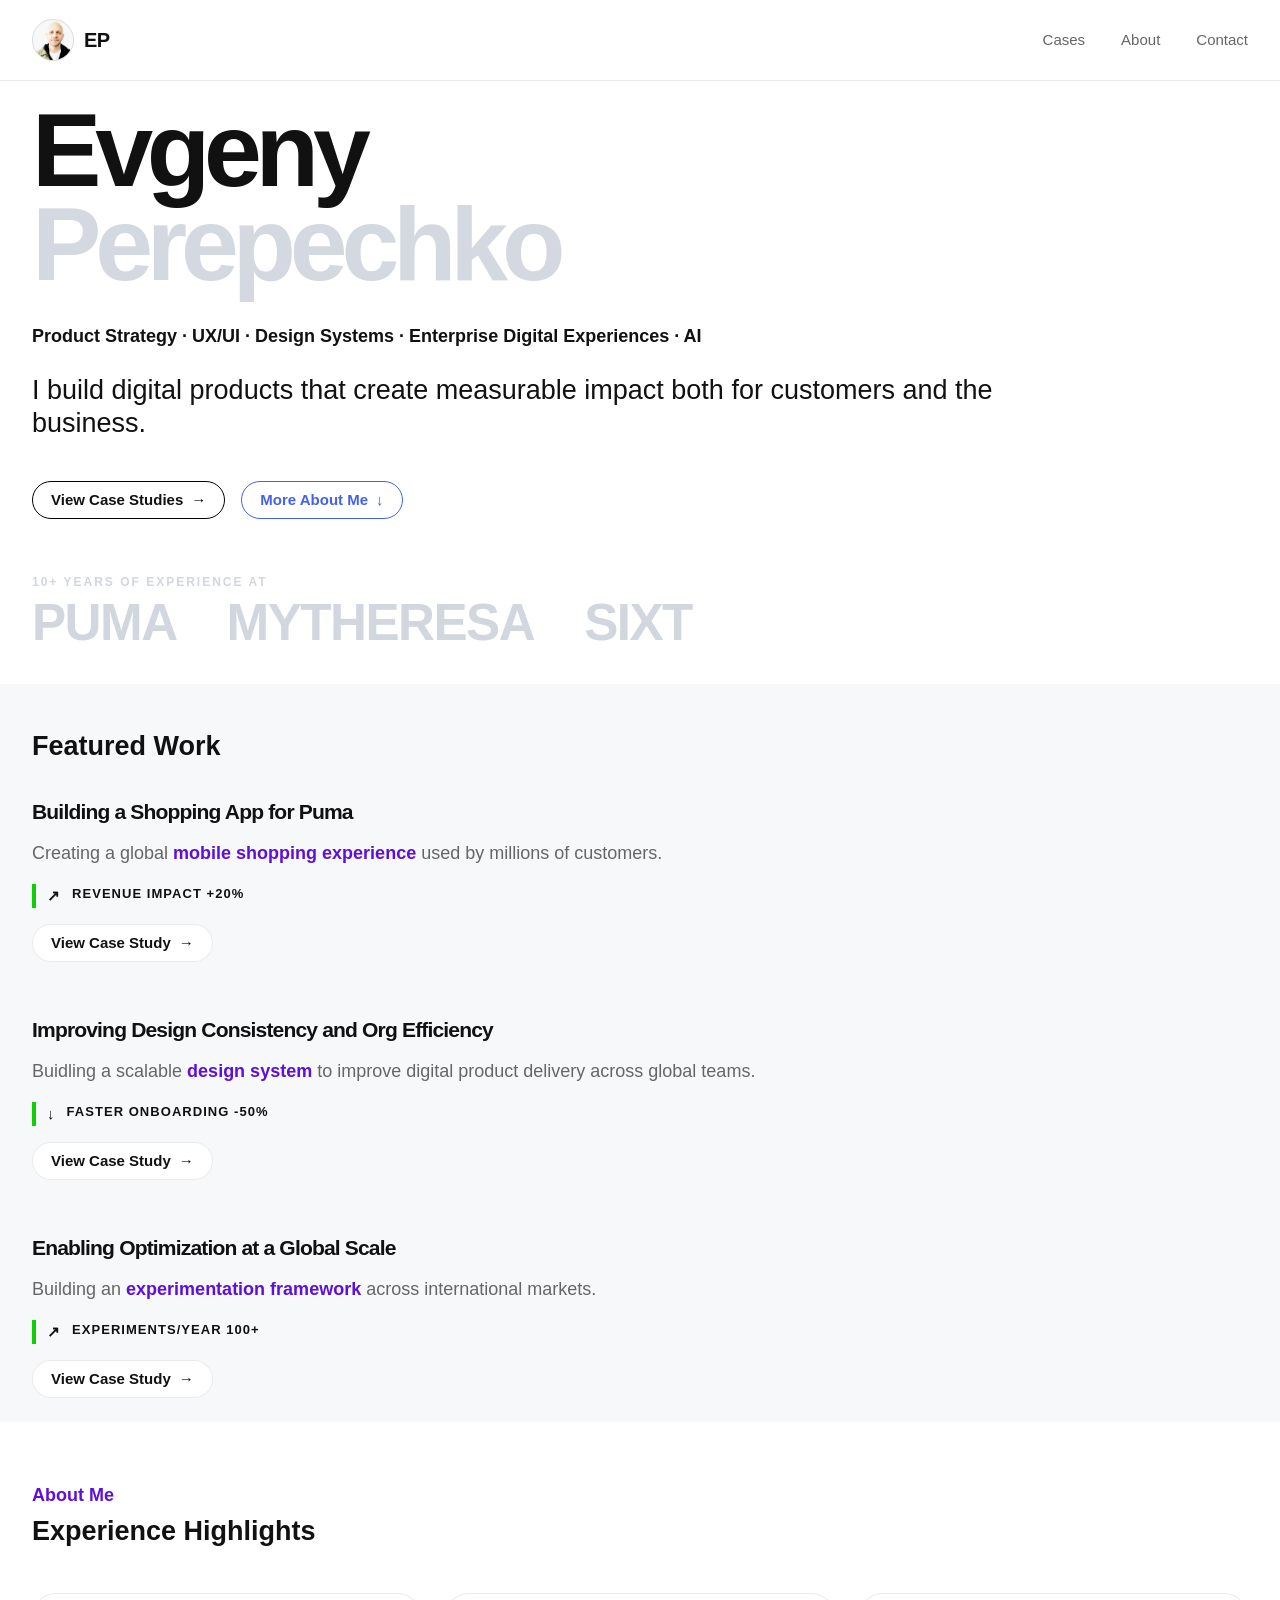
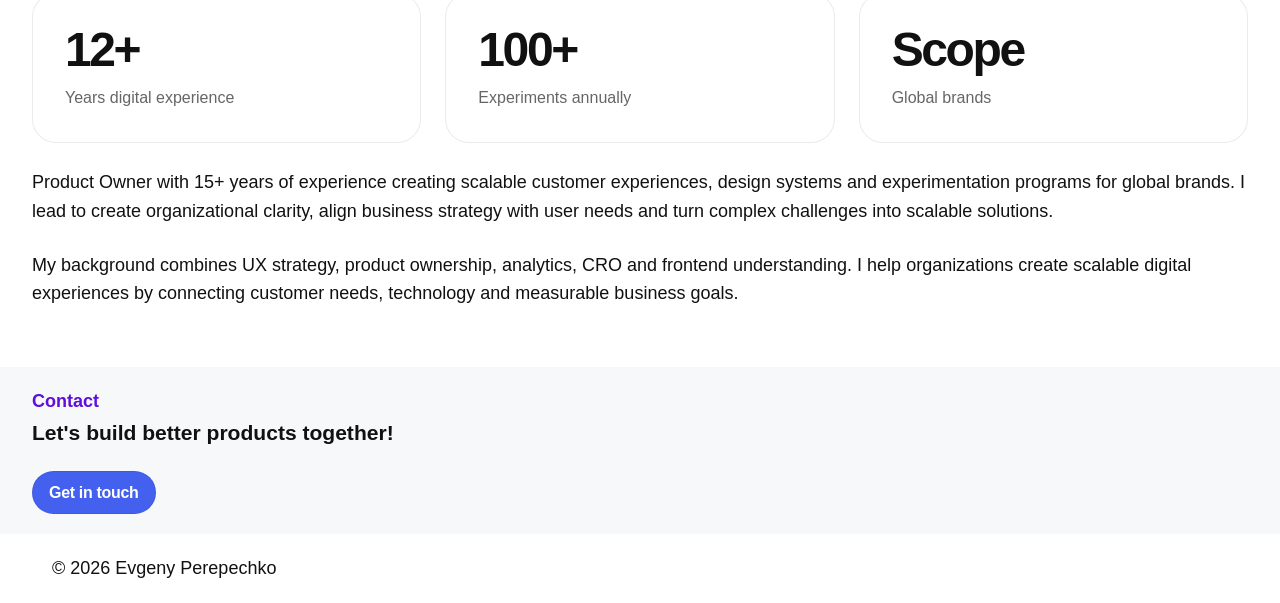
==== commit 968dfe02: "Update index.html" ====
--- a/index.html
+++ b/index.html
@@ -1,4 +1,3 @@
-
 <!DOCTYPE html>
 <html lang="en">
 <head>
@@ -89,7 +88,7 @@
               <div class="up project-result">
                 <span>Revenue impact +20%</span>
               </div>
-              <a href="/case-study-template.html" class="project-link">View case study</a>
+              <a href="/coming-soon.html" class="project-link">View case study</a>
             </div>
           </article>
 
@@ -122,7 +121,7 @@
                 <div class="up project-result">
                   <span>Experiments/year 100+</span>
                 </div>
-                <a href="/case-study-template.html" class="project-link">View case study</a>
+                <a href="/coming-soon.html" class="project-link">View case study</a>
            
             </div>
           </article>
@@ -178,8 +177,8 @@
 
 
   <!-- ========================= FOOTER ========================= -->
-  <footer class="footer" style="background: black; color: white; text-align: left;">
-    <div class="container" style="padding: 20px; margin-top: 15px;">
+  <footer class="footer" >
+    <div class="container" style="padding: 20px;">
       <p>© 2026 Evgeny Perepechko</p>
     </div>
   </footer>
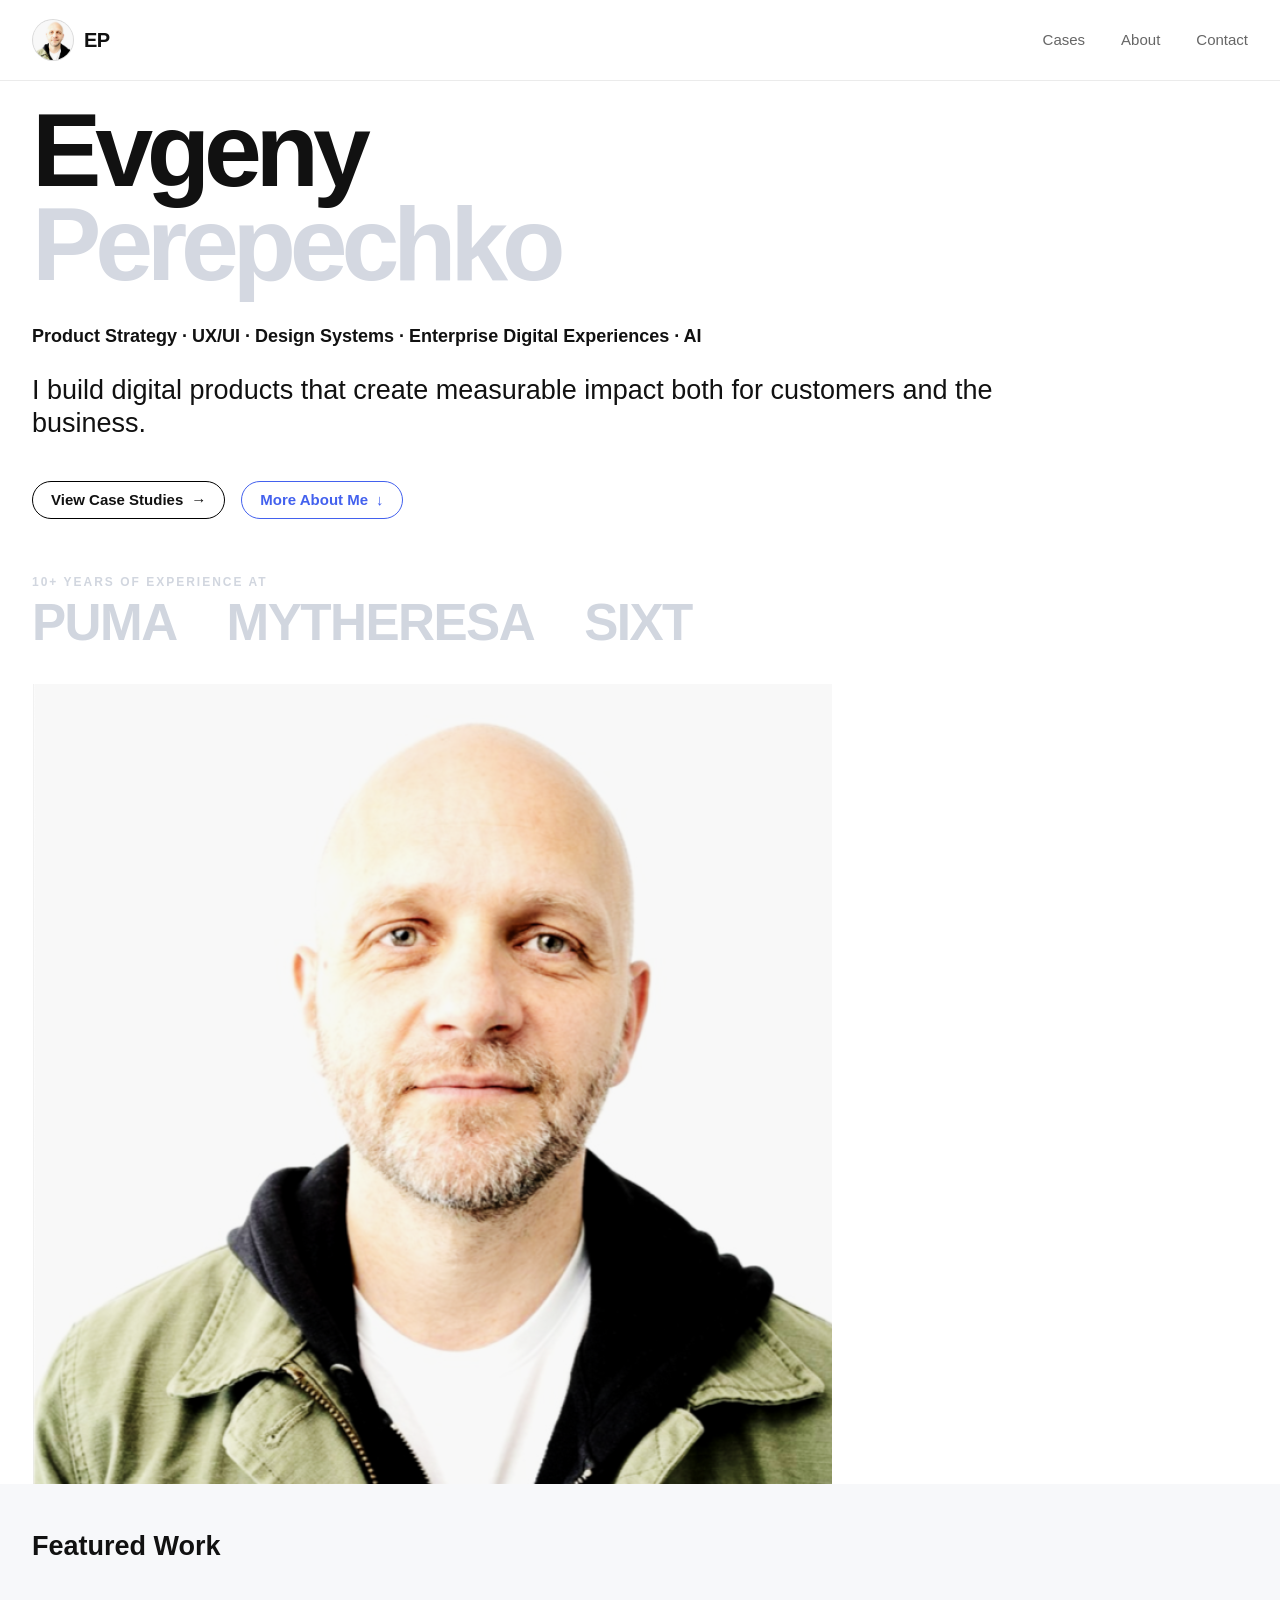
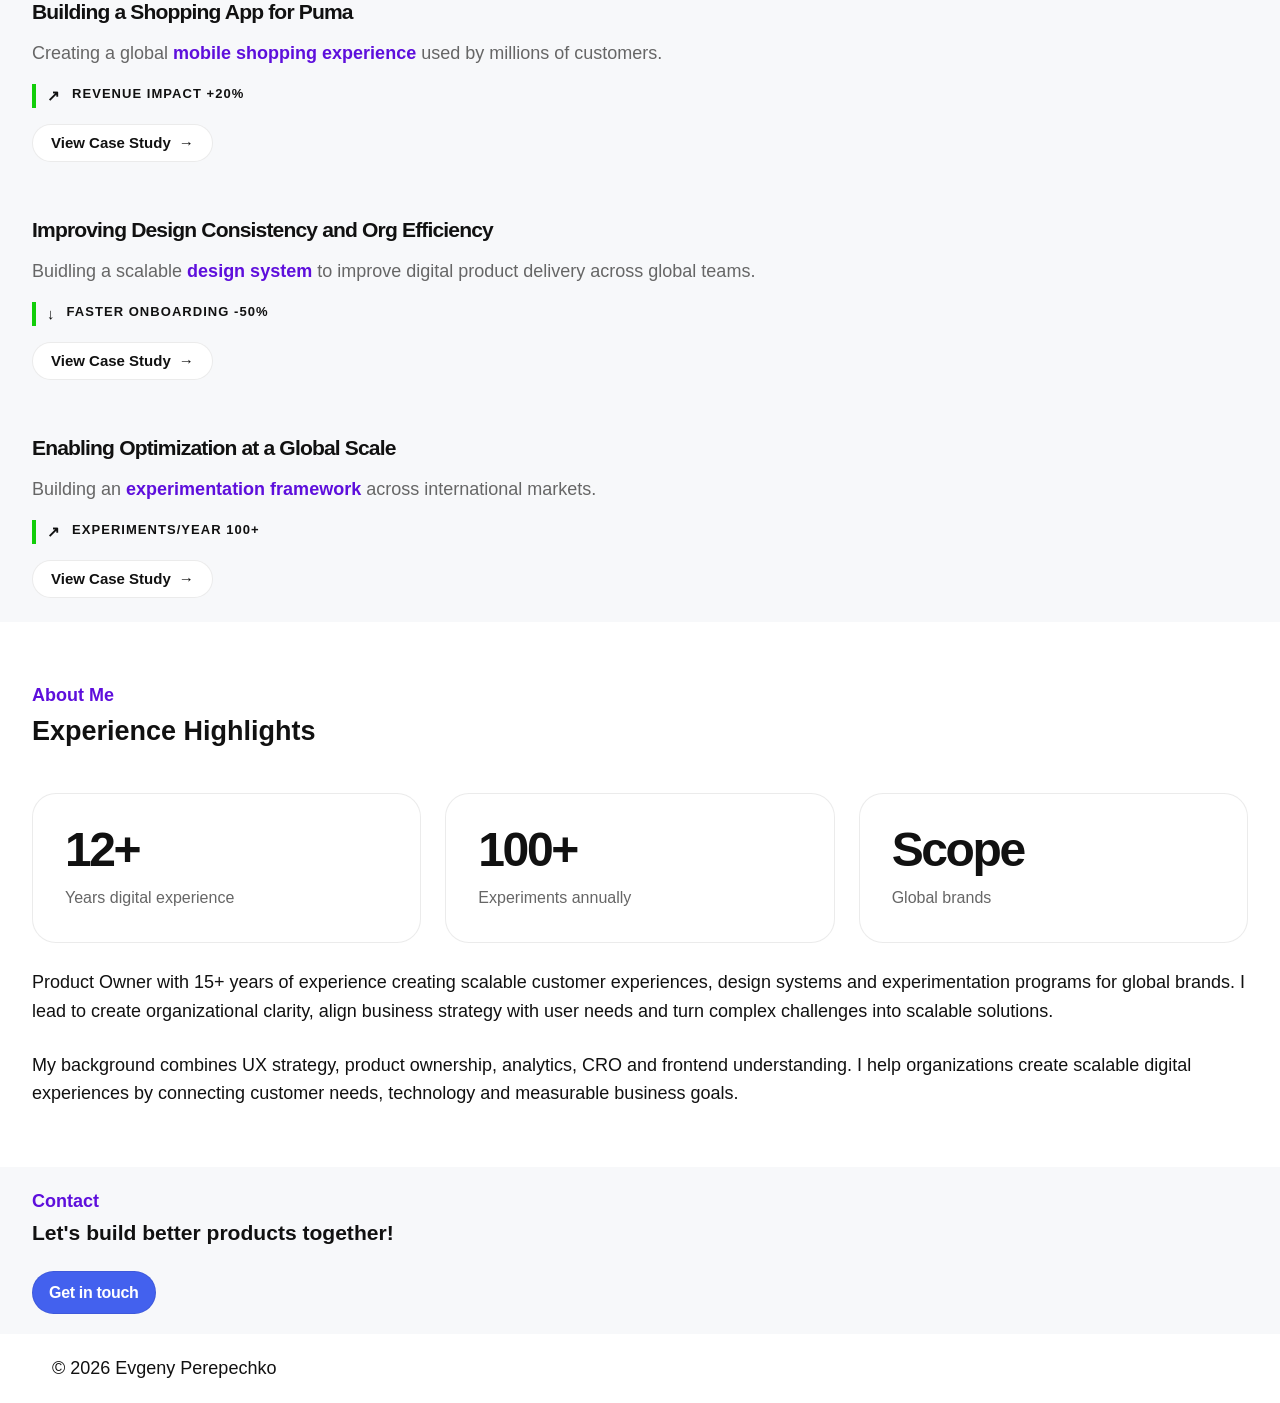
==== commit 8c6e32f8: "Update index.html" ====
--- a/index.html
+++ b/index.html
@@ -30,42 +30,43 @@
       </nav>
     </div>
   </header>
+  
 
   <main>
     <!-- ========================= HERO ========================= -->
+
     <section id="hero" class="hero">
       <div class="container">
-        <!--<p class="project-category eyebrow">Product · UX · E-commerce</p> -->
-          <h2 class="hero-title">Evgeny <span>Perepechko</span></h2>
-        <h3 class="hero-tags">
-              Product Strategy · UX/UI · Design Systems · Enterprise Digital Experiences · AI
-          </h3>
-          
+        <div class="content">
+          <!--<p class="project-category eyebrow">Product · UX · E-commerce</p> -->
+          <h2 class="hero-title">Evgeny <span>Perepechko</span>
+          </h2>
+          <h3 class="hero-tags"> Product Strategy · UX/UI · Design Systems · Enterprise Digital Experiences · AI </h3>
           <h1>I build digital products that create measurable impact both for customers and the business.</h1>
-
-        <div class="hero-actions">
-         <!--  <a href="https://eupere.github.io/design-system-case-study.html" class="button button-primary">View Case Studies</a>-->
-          <a href="https://eupere.github.io/design-system-case-study.html" class="project-link" style="border-color:black;">View Case Studies</a>
-        
-           <!-- <a href="#about" class="button button-secondary">About me</a> -->
-           <a href="#about" class="about project-link" style="color:#4361ee; border-color: #4361ee;">More About Me</a>
+          <div class="hero-actions">
+            <!--  <a href="https://eupere.github.io/design-system-case-study.html" class="button button-primary">View Case Studies</a>-->
+            <a href="https://eupere.github.io/design-system-case-study.html" class="project-link" style="border-color:black;">View Case Studies</a>
+            <!-- <a href="#about" class="button button-secondary">About me</a> -->
+            <a href="#about" class="about project-link" style="color:#4361ee; border-color: #4361ee;">More About Me</a>
+          </div>
+          <div class="companies">
+            <p> 10+ YEARS OF EXPERIENCE AT </p>
+            <div>
+              <span>PUMA</span>
+              <span>MYTHERESA</span>
+              <span>SIXT</span>
+              <!--
+                  <img src="assets/logos/puma.svg" alt="PUMA">
+                  <img src="assets/logos/mytheresa.svg" alt="MYTHERESA">
+                  <img src="assets/logos/sixt.svg" alt="SIXT">
+              -->
+            </div>
+          </div>
         </div>
-        <div class="companies">
-          <p> 10+ YEARS OF EXPERIENCE AT </p>
-              <div>
-                <span>PUMA</span>
-                <span>MYTHERESA</span>
-                <span>SIXT</span>
-<!--
-    <img src="assets/logos/puma.svg" alt="PUMA">
-    <img src="assets/logos/mytheresa.svg" alt="MYTHERESA">
-    <img src="assets/logos/sixt.svg" alt="SIXT">
-              -->
-              </div>
+        <div class="portrait">
+          <img width="" src="assets/images/avatar.png">
         </div>
       </div>
-
-      
     </section>
   
 
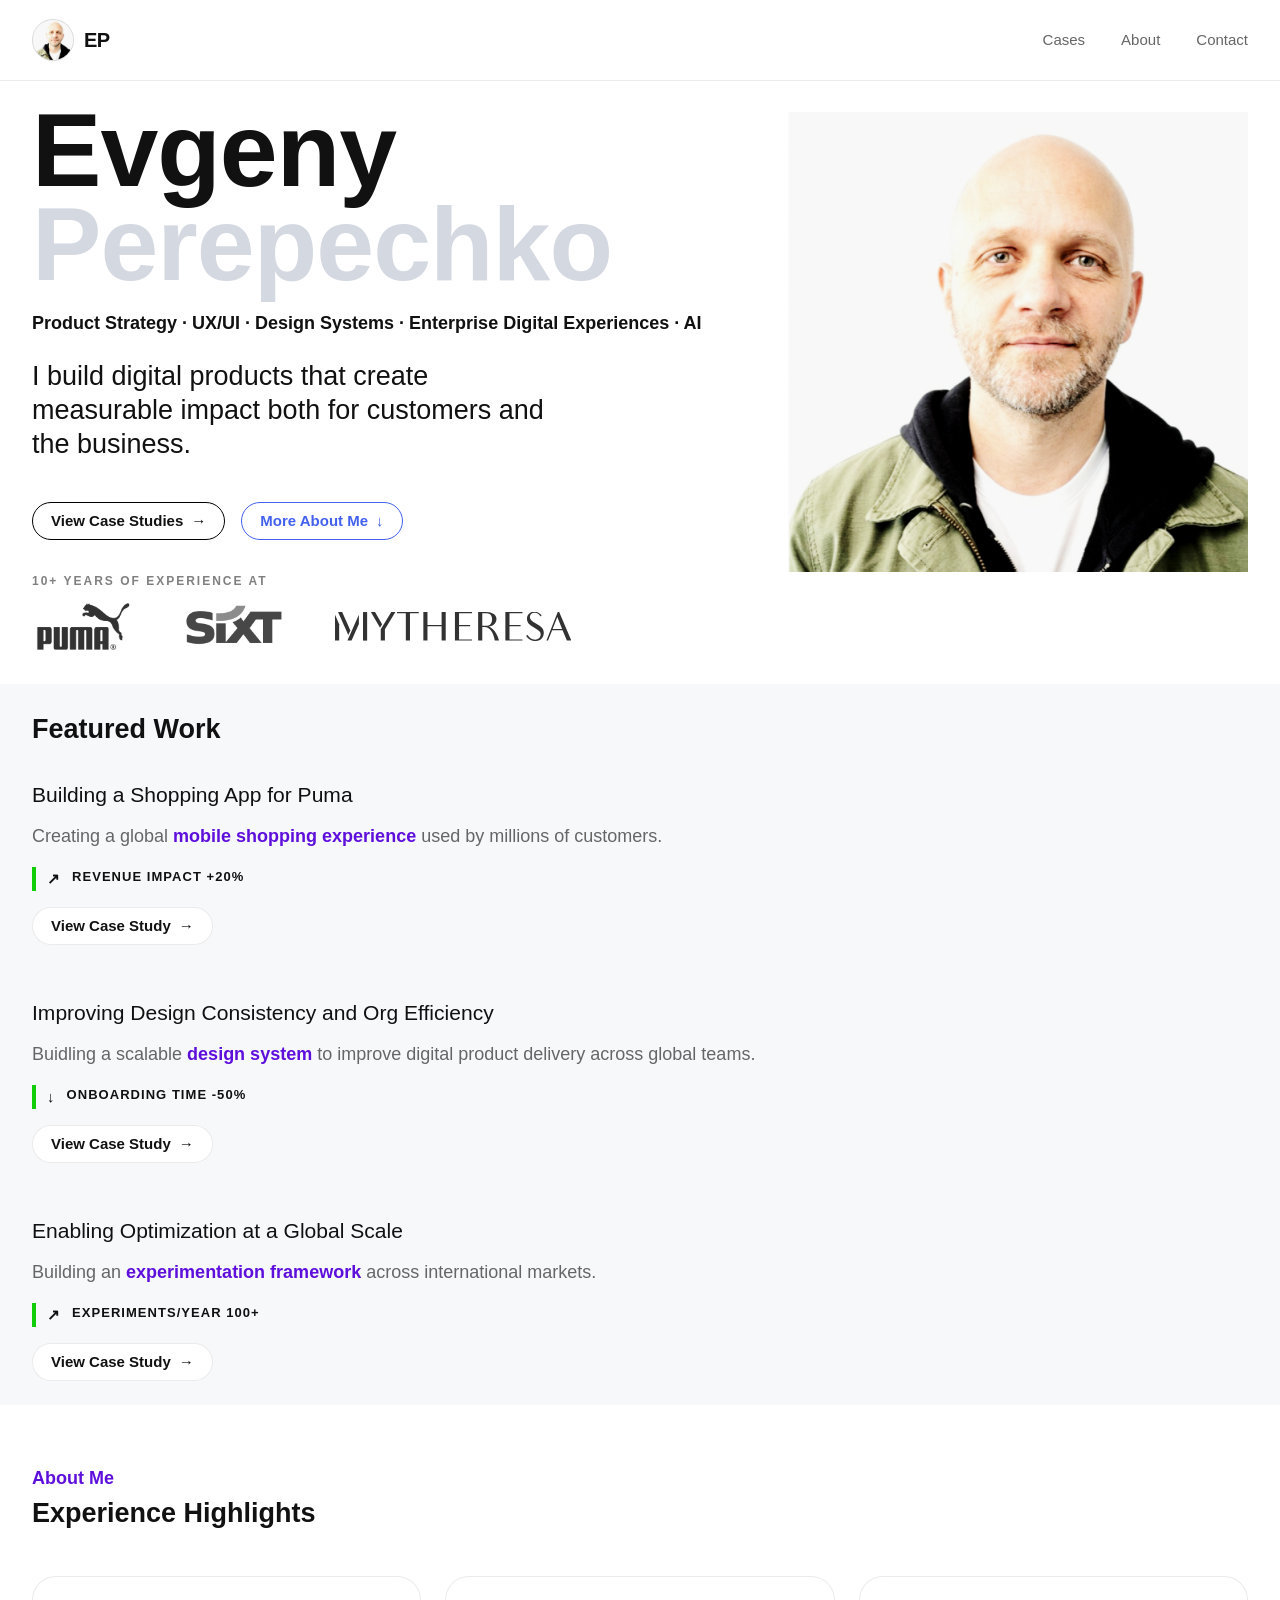
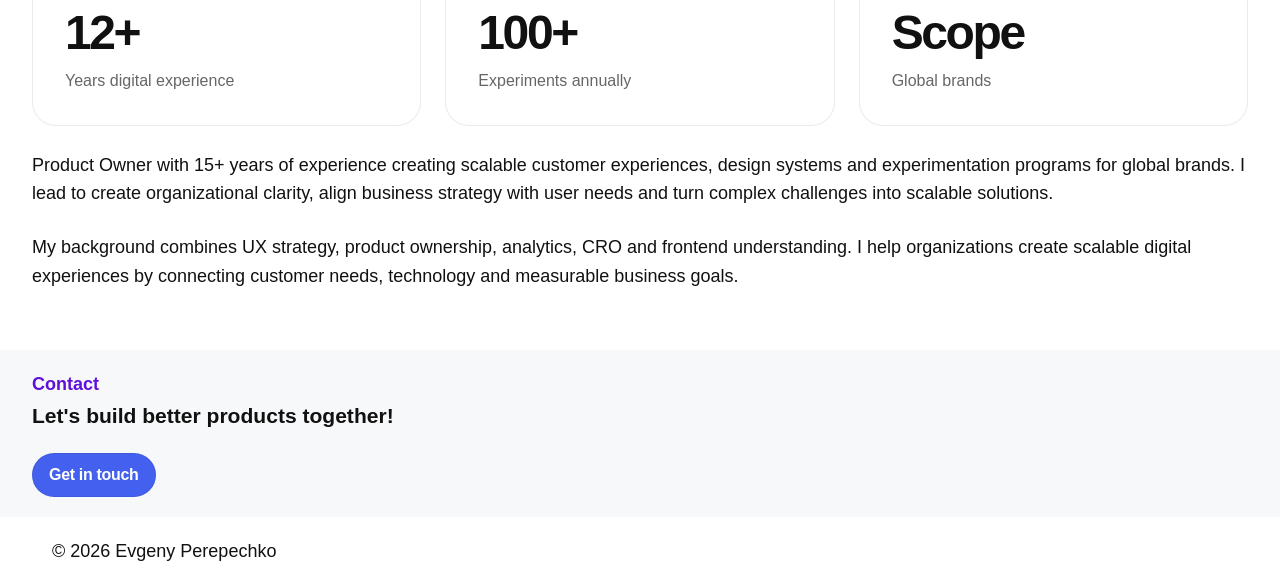
==== commit e599390c: "Update index.html" ====
--- a/index.html
+++ b/index.html
@@ -52,19 +52,20 @@
           <div class="companies">
             <p> 10+ YEARS OF EXPERIENCE AT </p>
             <div>
-              <span>PUMA</span>
+             <!-- <span>PUMA</span>
               <span>MYTHERESA</span>
-              <span>SIXT</span>
-              <!--
-                  <img src="assets/logos/puma.svg" alt="PUMA">
-                  <img src="assets/logos/mytheresa.svg" alt="MYTHERESA">
-                  <img src="assets/logos/sixt.svg" alt="SIXT">
-              -->
+              <span>SIXT</span> -->
+              
+                  <img src="assets/images/puma.jpg" width="15%" alt="PUMA">
+                  <img src="assets/images/sixt.png" width="15%" alt="SIXT">
+                  <img src="assets/images/mytheresa.svg" width="35%" alt="MYTHERESA">
+                  
+              
             </div>
           </div>
         </div>
         <div class="portrait">
-          <img width="" src="assets/images/avatar.png">
+          <img src="assets/images/avatar.png">
         </div>
       </div>
     </section>
@@ -89,7 +90,7 @@
               <div class="up project-result">
                 <span>Revenue impact +20%</span>
               </div>
-              <a href="/coming-soon.html" class="project-link">View case study</a>
+              <a href="/shopping-app-case-study.html" class="project-link">View case study</a>
             </div>
           </article>
 
@@ -103,7 +104,7 @@
               <h3>Improving Design Consistency and Org Efficiency</h3>
               <p class="project-text">Buidling a scalable <span class="text-highlight">design system</span> to improve digital product delivery across global teams.</p>
               <div class="project-result">
-                <span>Faster onboarding -50%</span>
+                <span>Onboarding Time -50%</span>
               </div>
               <a href="https://eupere.github.io/design-system-case-study.html" class="project-link">View case study</a>
             </div>
--- a/style.css
+++ b/style.css
@@ -43,12 +43,12 @@
 /* === RESPONSIVE BREAKPOINTS ===*/
 @media (min-width:1024px){
 
-    .case-block p.section-intro{
+    /*.case-block p.section-intro{
         margin-top:0;
-    }
+    }*/
 
     h2.hero-title {
-        margin: 1em 0 0.3em;
+        margin: 1em 0 0.3rem;
     }
 
     .hero h1 {
@@ -56,7 +56,7 @@
     }
 
     div.companies {
-        margin-bottom: 1em;
+        margin-bottom: 1rem;
     }
 
 }
@@ -101,7 +101,6 @@
     border-bottom:1px solid var(--border);
 }
 .header-inner {
-
     height: 80px;
     display: flex;
     align-items: center;
@@ -169,9 +168,9 @@
 .hero-title {
     font-size: clamp(3.5rem, 9vw, 6.5rem); /* 56px → 104px */
     line-height: 0.9;
-    margin: 1.8em 0 0.3em;
+    margin: 1.8em 0 0.3rem;
     font-weight: 700;
-    letter-spacing: -0.06em;
+    letter-spacing: -0.06rem;
 }
 
 .hero-title span {
@@ -229,20 +228,20 @@
 /* ======= COMPANIES ============= */
 
 .companies{
-        /*border-top :1px solid var(--border); */
-        /*border-bottom :1px solid var(--border);*/
-        margin:0 0;
-        margin-top:2em;
-        padding-top:1em;
-        padding-bottom:1em;
-        margin-bottom: 1em;
+    /*border-top :1px solid var(--border); */
+    /*border-bottom :1px solid var(--border);*/
+    margin:0 0;
+    margin-top:1rem;
+    padding-top:1rem;
+    padding-bottom:1rem;
+    margin-bottom: 1rem;
 }
  .companies p{
      font-size:12px;
      letter-spacing:2px;
-     color:#d1d6df;
+     color:grey;
      font-weight:700;
-     margin-bottom:5px;
+     margin-bottom:10px;
 }
 
  .companies div{
@@ -251,6 +250,9 @@
     flex-wrap: wrap;
     font-weight:800;
     color:#d1d6df;
+    opacity: 0.8;
+    filter: grayscale(100%);
+    align-items: center;
 }
 
 .companies span{
@@ -261,6 +263,36 @@
     white-space:nowrap;
 }
 
+/* --- Portrait ---*/
+
+.portrait img {
+    width: 100%;
+    height: auto;
+
+}
+
+#hero .container {
+    display: grid;
+    grid-template-columns: 1fr 460px;
+    gap: 80px;
+    /*padding: 80px 44px 100px;*/
+    align-items: center;
+}
+
+@media (max-width: 1024px) {
+    #hero .container {
+        grid-template-columns: 1fr;
+        gap: 20px;
+    
+    }
+    
+    .portrait img {
+        /*max-width: 50%;*/
+        margin: 0 auto 2em auto;
+    }
+
+}
+
 
 /* ========================= PROJECT CARDS ========================= */
 
@@ -270,7 +302,7 @@
 
 #work h2 {
     margin: 0;
-    padding: 1.5em 0 0 0;
+    padding: 1.5rem 0 0 0;
 }
 
 #work .eyebrow-case {
@@ -298,25 +330,12 @@
 }
 
 .project-category{
-    /*margin:0;
-    font-size:13px;
-    font-weight:600;*/
-    letter-spacing:.08em;
+    letter-spacing: .08em;
     text-transform:uppercase;
     color:var(--text-secondary);
-
-
     font-family: 'Geist Mono', monospace;
-    text-transform: uppercase;
     font-size: 0.8rem;
-    letter-spacing: 0.05rem;
-    /* color: var(--color-gradient-purple); */
     font-weight: 400;
-    /* background-color: #5e0fdc; */
-    padding: 2px 6px;
-    border-radius: 6px;
-    white-space: nowrap;
-
     display: flex;
     flex-direction: row;
     gap: 20px;
@@ -327,7 +346,7 @@
     margin:0;
     font-size:1.17em;
     line-height:1.1;
-    letter-spacing:-.04em;
+    font-weight: 500;
 }
 
 .project-text{
@@ -386,7 +405,63 @@
     content: "↓";
 }
 
-/*
+/* ---------------------- Project Results Case Studies ------------------- */
+
+.case-project-result{
+    display:flex;
+    /*flex-direction:column;*/
+    gap:4px;
+    padding-left:18px;
+    /*margin-top:16px;*/
+    border-left:4px solid #12ce09;
+
+    font-size: 18px;
+    font-weight: 600;
+    letter-spacing: .08em;
+    text-transform: uppercase;
+}
+.case-project-result::before{
+    content:"↓";
+    font-size:18px;
+    font-weight:700;
+    color:var(--text);
+    position: relative;
+    left: -7px;
+
+}
+
+div.up.case-project-result::before {
+    content: "↗";
+}
+
+
+.case-hero {
+    margin-top: 100px;
+    }
+
+    .metric {
+      display: flex;
+      flex-direction: column;
+      font-weight: 500;
+    }
+
+    .number {
+        font-weight: 800;
+    }
+
+    @media (max-width:638px) {
+
+      .metric {
+        flex-direction: row;
+      }
+      
+
+    }
+      
+    
+
+
+/* --------------------------------------------------------------------------- */
 
 /* ========================= EXPERIENCE HIGHLIGHTS ========================= */
 
@@ -599,7 +674,7 @@
 }
 
 .case-block p {
-    margin-top: 1em;
+    margin-top: 1rem;
 }
 
 /* ========================= RESEARCH GRID ========================= */
@@ -610,7 +685,7 @@
 
 .research-grid{
     display:flex;
-    flex-direction: column;
+    flex-direction:column;
     flex-wrap:wrap;
     gap:24px;
     margin-top:20px;
